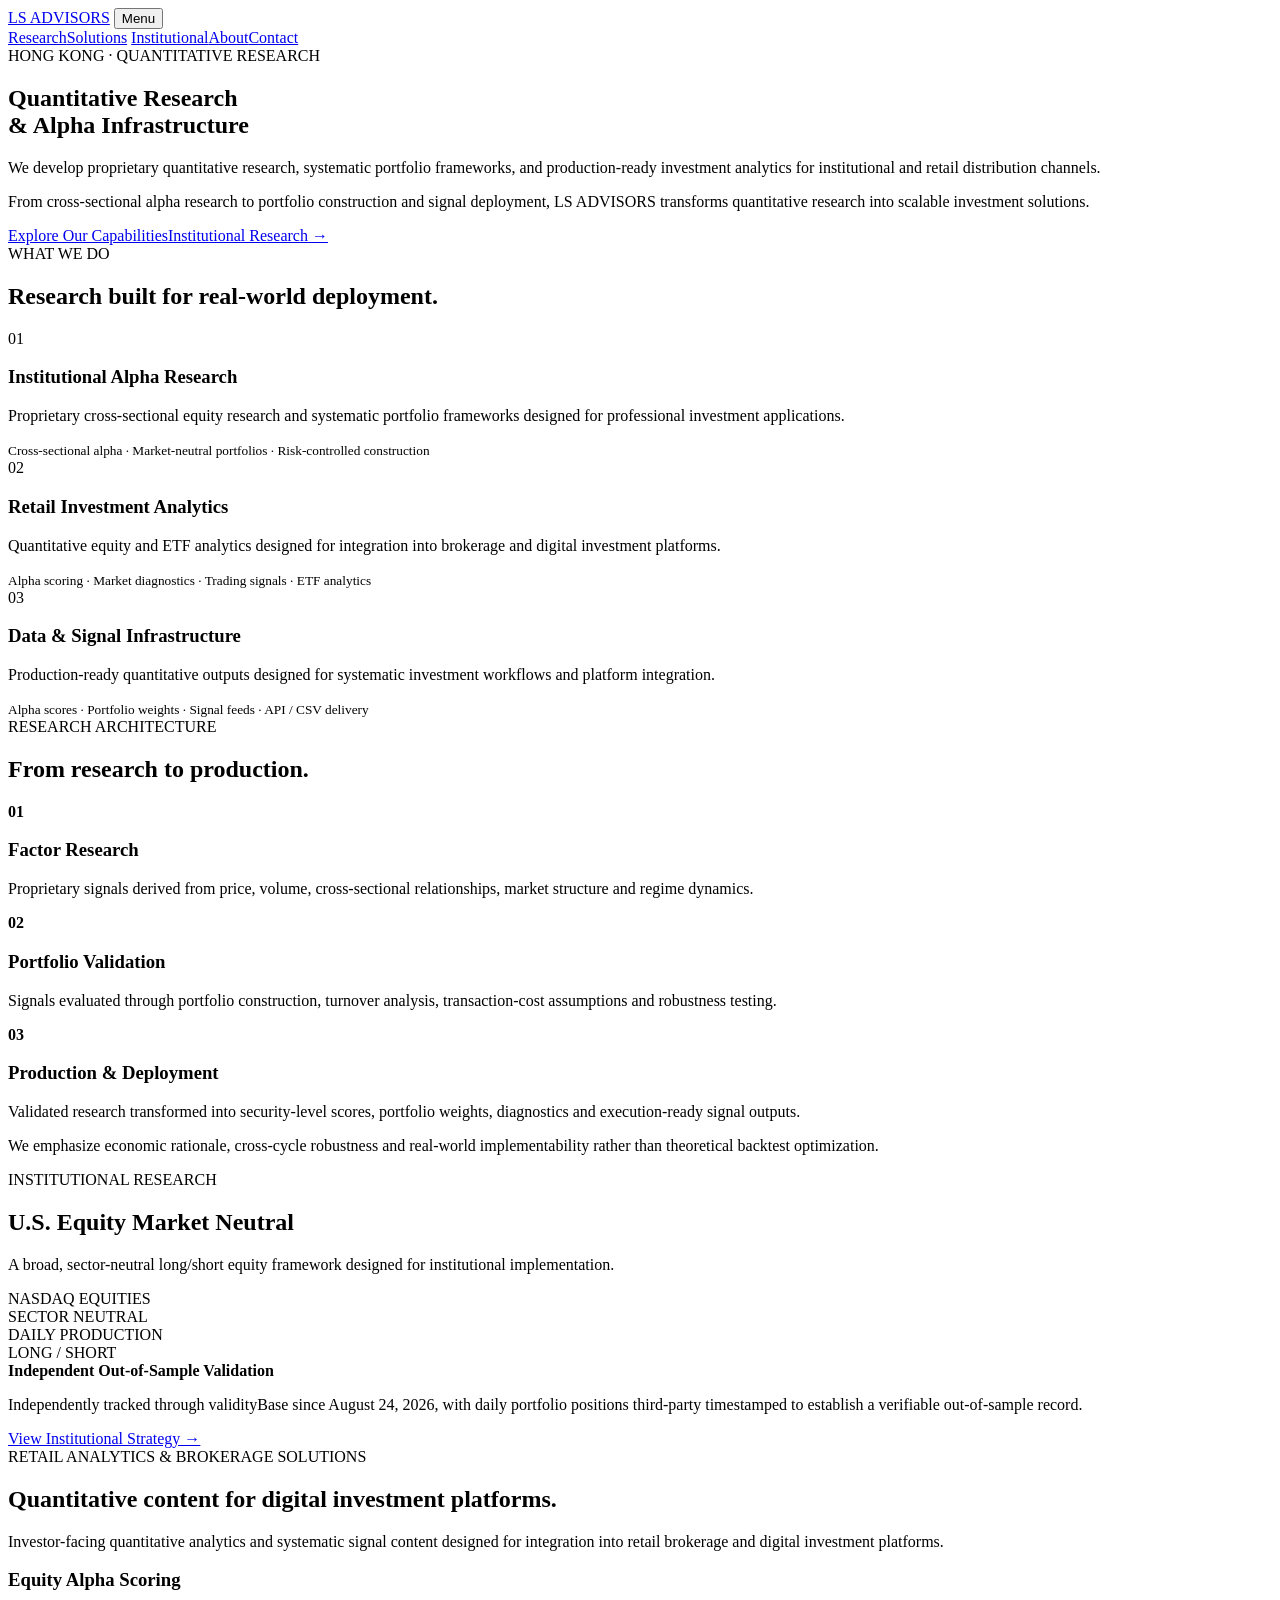
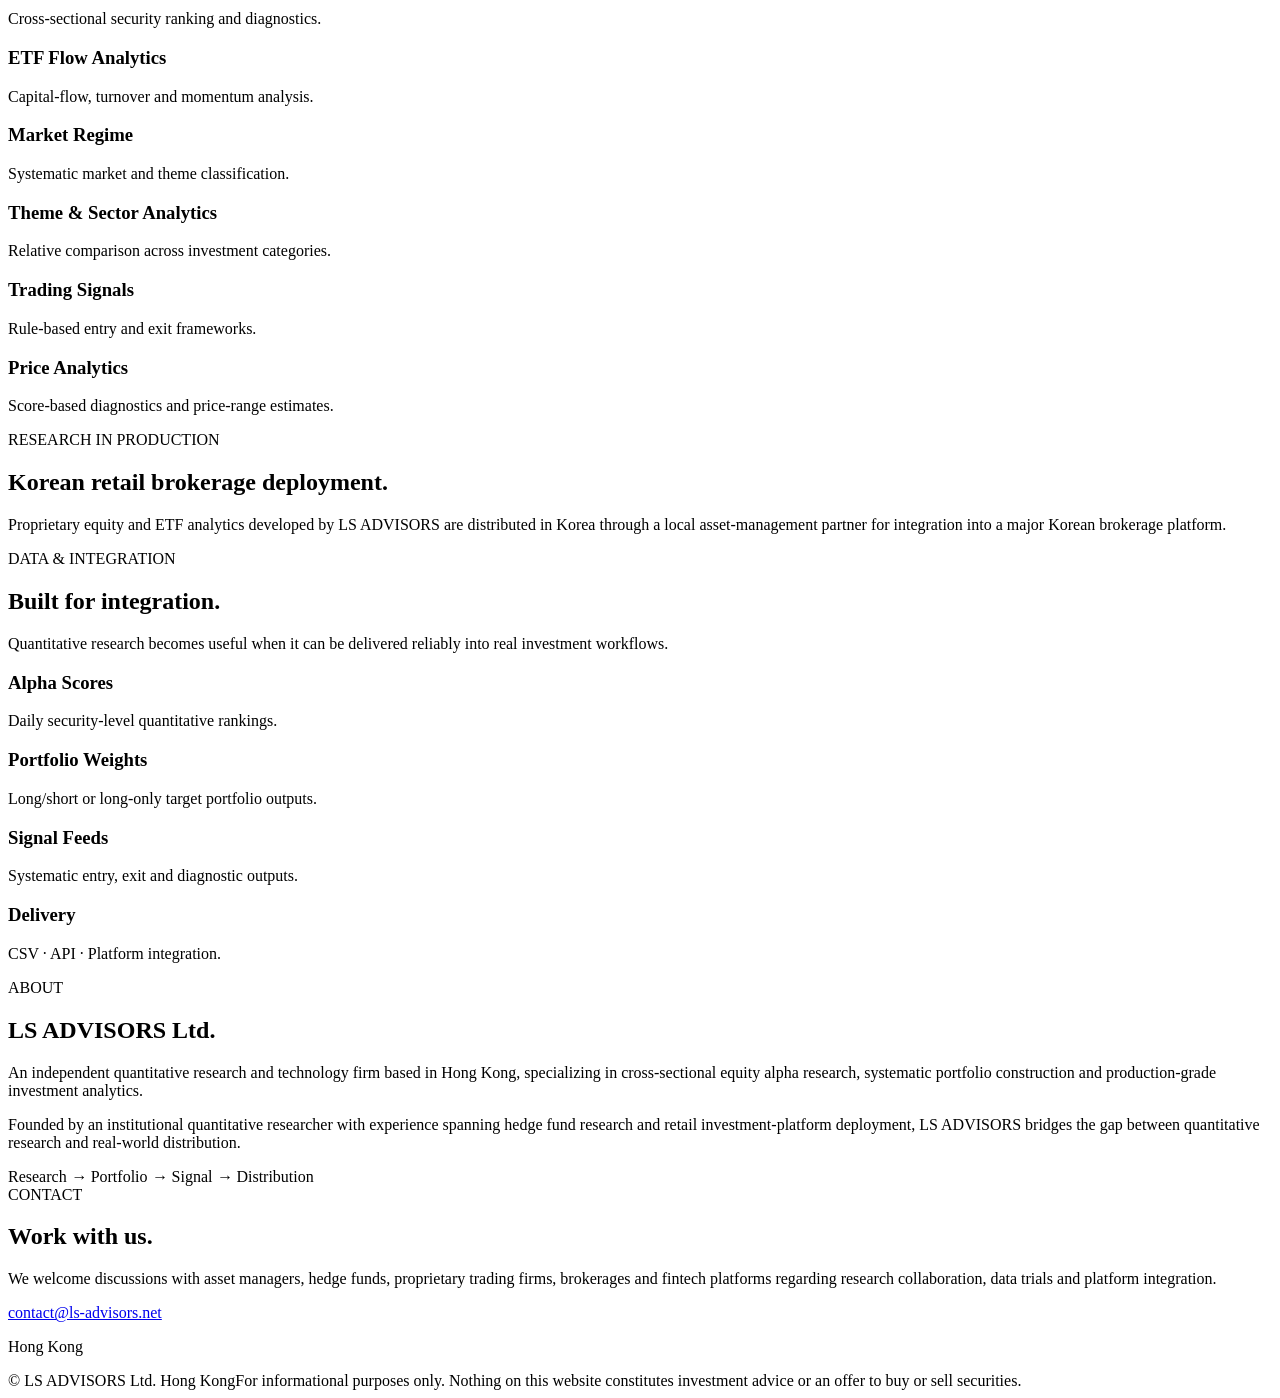
==== index.html @ 53be9aa7 "Add files via upload" ====
<!doctype html>
<html lang="en">
<head>
  <meta charset="utf-8">
  <meta name="viewport" content="width=device-width, initial-scale=1">
  <meta name="description" content="LS ADVISORS develops proprietary quantitative research, systematic portfolio frameworks, and production-ready investment analytics.">
  <title>LS ADVISORS | Quantitative Research & Alpha Infrastructure</title>
  <link rel="stylesheet" href="assets/css/style.css">
</head>
<body>
<header class="site-header">
  <a class="brand" href="index.html">LS ADVISORS</a>
  <button class="menu" aria-label="Toggle navigation">Menu</button>
  <nav>
    <a href="#research">Research</a><a href="#solutions">Solutions</a>
    <a href="institutional.html">Institutional</a><a href="#about">About</a><a href="#contact">Contact</a>
  </nav>
</header>

<main>
<section class="hero">
  <div class="eyebrow">HONG KONG · QUANTITATIVE RESEARCH</div>
  <h1>Quantitative Research<br>&amp; Alpha Infrastructure</h1>
  <p class="lead">We develop proprietary quantitative research, systematic portfolio frameworks, and production-ready investment analytics for institutional and retail distribution channels.</p>
  <p>From cross-sectional alpha research to portfolio construction and signal deployment, LS ADVISORS transforms quantitative research into scalable investment solutions.</p>
  <div class="actions"><a class="btn primary" href="#solutions">Explore Our Capabilities</a><a class="btn" href="institutional.html">Institutional Research →</a></div>
</section>

<section id="solutions" class="section">
  <div class="kicker">WHAT WE DO</div><h2>Research built for real-world deployment.</h2>
  <div class="cards three">
    <article><span>01</span><h3>Institutional Alpha Research</h3><p>Proprietary cross-sectional equity research and systematic portfolio frameworks designed for professional investment applications.</p><small>Cross-sectional alpha · Market-neutral portfolios · Risk-controlled construction</small></article>
    <article><span>02</span><h3>Retail Investment Analytics</h3><p>Quantitative equity and ETF analytics designed for integration into brokerage and digital investment platforms.</p><small>Alpha scoring · Market diagnostics · Trading signals · ETF analytics</small></article>
    <article><span>03</span><h3>Data &amp; Signal Infrastructure</h3><p>Production-ready quantitative outputs designed for systematic investment workflows and platform integration.</p><small>Alpha scores · Portfolio weights · Signal feeds · API / CSV delivery</small></article>
  </div>
</section>

<section id="research" class="section dark">
  <div class="kicker">RESEARCH ARCHITECTURE</div><h2>From research to production.</h2>
  <div class="process">
    <article><b>01</b><h3>Factor Research</h3><p>Proprietary signals derived from price, volume, cross-sectional relationships, market structure and regime dynamics.</p></article>
    <article><b>02</b><h3>Portfolio Validation</h3><p>Signals evaluated through portfolio construction, turnover analysis, transaction-cost assumptions and robustness testing.</p></article>
    <article><b>03</b><h3>Production &amp; Deployment</h3><p>Validated research transformed into security-level scores, portfolio weights, diagnostics and execution-ready signal outputs.</p></article>
  </div>
  <p class="statement">We emphasize economic rationale, cross-cycle robustness and real-world implementability rather than theoretical backtest optimization.</p>
</section>

<section class="section institutional">
  <div class="kicker">INSTITUTIONAL RESEARCH</div><h2>U.S. Equity Market Neutral</h2>
  <p class="lead">A broad, sector-neutral long/short equity framework designed for institutional implementation.</p>
  <div class="specs"><div>NASDAQ EQUITIES</div><div>SECTOR NEUTRAL</div><div>DAILY PRODUCTION</div><div>LONG / SHORT</div></div>
  <div class="validation"><strong>Independent Out-of-Sample Validation</strong><p>Independently tracked through validityBase since August 24, 2026, with daily portfolio positions third-party timestamped to establish a verifiable out-of-sample record.</p></div>
  <a class="text-link" href="institutional.html">View Institutional Strategy →</a>
</section>

<section class="section" id="retail">
  <div class="kicker">RETAIL ANALYTICS &amp; BROKERAGE SOLUTIONS</div><h2>Quantitative content for digital investment platforms.</h2>
  <p class="lead">Investor-facing quantitative analytics and systematic signal content designed for integration into retail brokerage and digital investment platforms.</p>
  <div class="cards grid6">
    <article><h3>Equity Alpha Scoring</h3><p>Cross-sectional security ranking and diagnostics.</p></article>
    <article><h3>ETF Flow Analytics</h3><p>Capital-flow, turnover and momentum analysis.</p></article>
    <article><h3>Market Regime</h3><p>Systematic market and theme classification.</p></article>
    <article><h3>Theme &amp; Sector Analytics</h3><p>Relative comparison across investment categories.</p></article>
    <article><h3>Trading Signals</h3><p>Rule-based entry and exit frameworks.</p></article>
    <article><h3>Price Analytics</h3><p>Score-based diagnostics and price-range estimates.</p></article>
  </div>
</section>

<section class="section deployment">
  <div class="kicker">RESEARCH IN PRODUCTION</div><h2>Korean retail brokerage deployment.</h2>
  <p>Proprietary equity and ETF analytics developed by LS ADVISORS are distributed in Korea through a local asset-management partner for integration into a major Korean brokerage platform.</p>
</section>

<section class="section dark">
  <div class="kicker">DATA &amp; INTEGRATION</div><h2>Built for integration.</h2>
  <p class="lead">Quantitative research becomes useful when it can be delivered reliably into real investment workflows.</p>
  <div class="cards four"><article><h3>Alpha Scores</h3><p>Daily security-level quantitative rankings.</p></article><article><h3>Portfolio Weights</h3><p>Long/short or long-only target portfolio outputs.</p></article><article><h3>Signal Feeds</h3><p>Systematic entry, exit and diagnostic outputs.</p></article><article><h3>Delivery</h3><p>CSV · API · Platform integration.</p></article></div>
</section>

<section id="about" class="section">
  <div class="kicker">ABOUT</div><h2>LS ADVISORS Ltd.</h2>
  <p class="lead">An independent quantitative research and technology firm based in Hong Kong, specializing in cross-sectional equity alpha research, systematic portfolio construction and production-grade investment analytics.</p>
  <p>Founded by an institutional quantitative researcher with experience spanning hedge fund research and retail investment-platform deployment, LS ADVISORS bridges the gap between quantitative research and real-world distribution.</p>
  <div class="formula">Research <i>→</i> Portfolio <i>→</i> Signal <i>→</i> Distribution</div>
</section>

<section id="contact" class="section contact">
  <div class="kicker">CONTACT</div><h2>Work with us.</h2>
  <p>We welcome discussions with asset managers, hedge funds, proprietary trading firms, brokerages and fintech platforms regarding research collaboration, data trials and platform integration.</p>
  <a class="btn primary" href="mailto:contact@ls-advisors.net">contact@ls-advisors.net</a>
  <p class="muted">Hong Kong</p>
</section>
</main>

<footer>© <span id="year"></span> LS ADVISORS Ltd. <span>Hong Kong</span><span>For informational purposes only. Nothing on this website constitutes investment advice or an offer to buy or sell securities.</span></footer>
<script src="assets/js/main.js"></script>
</body></html>
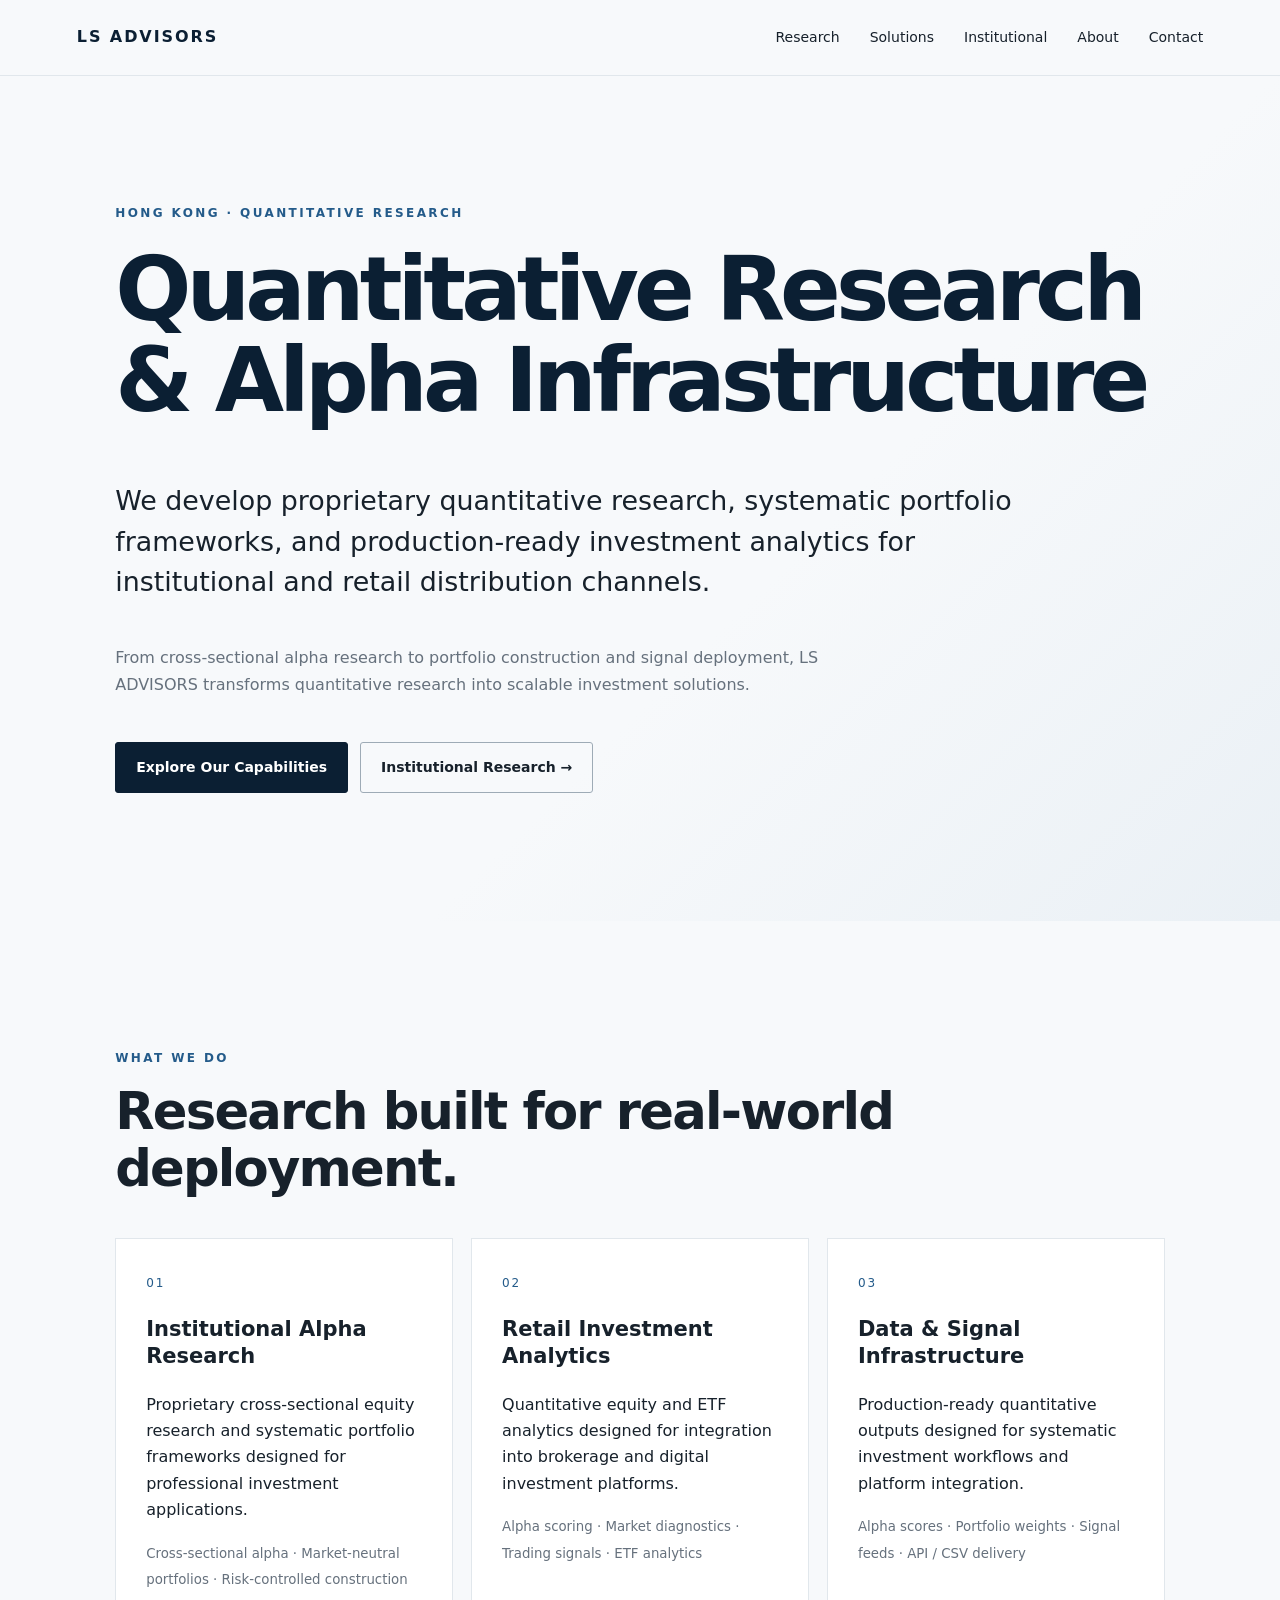
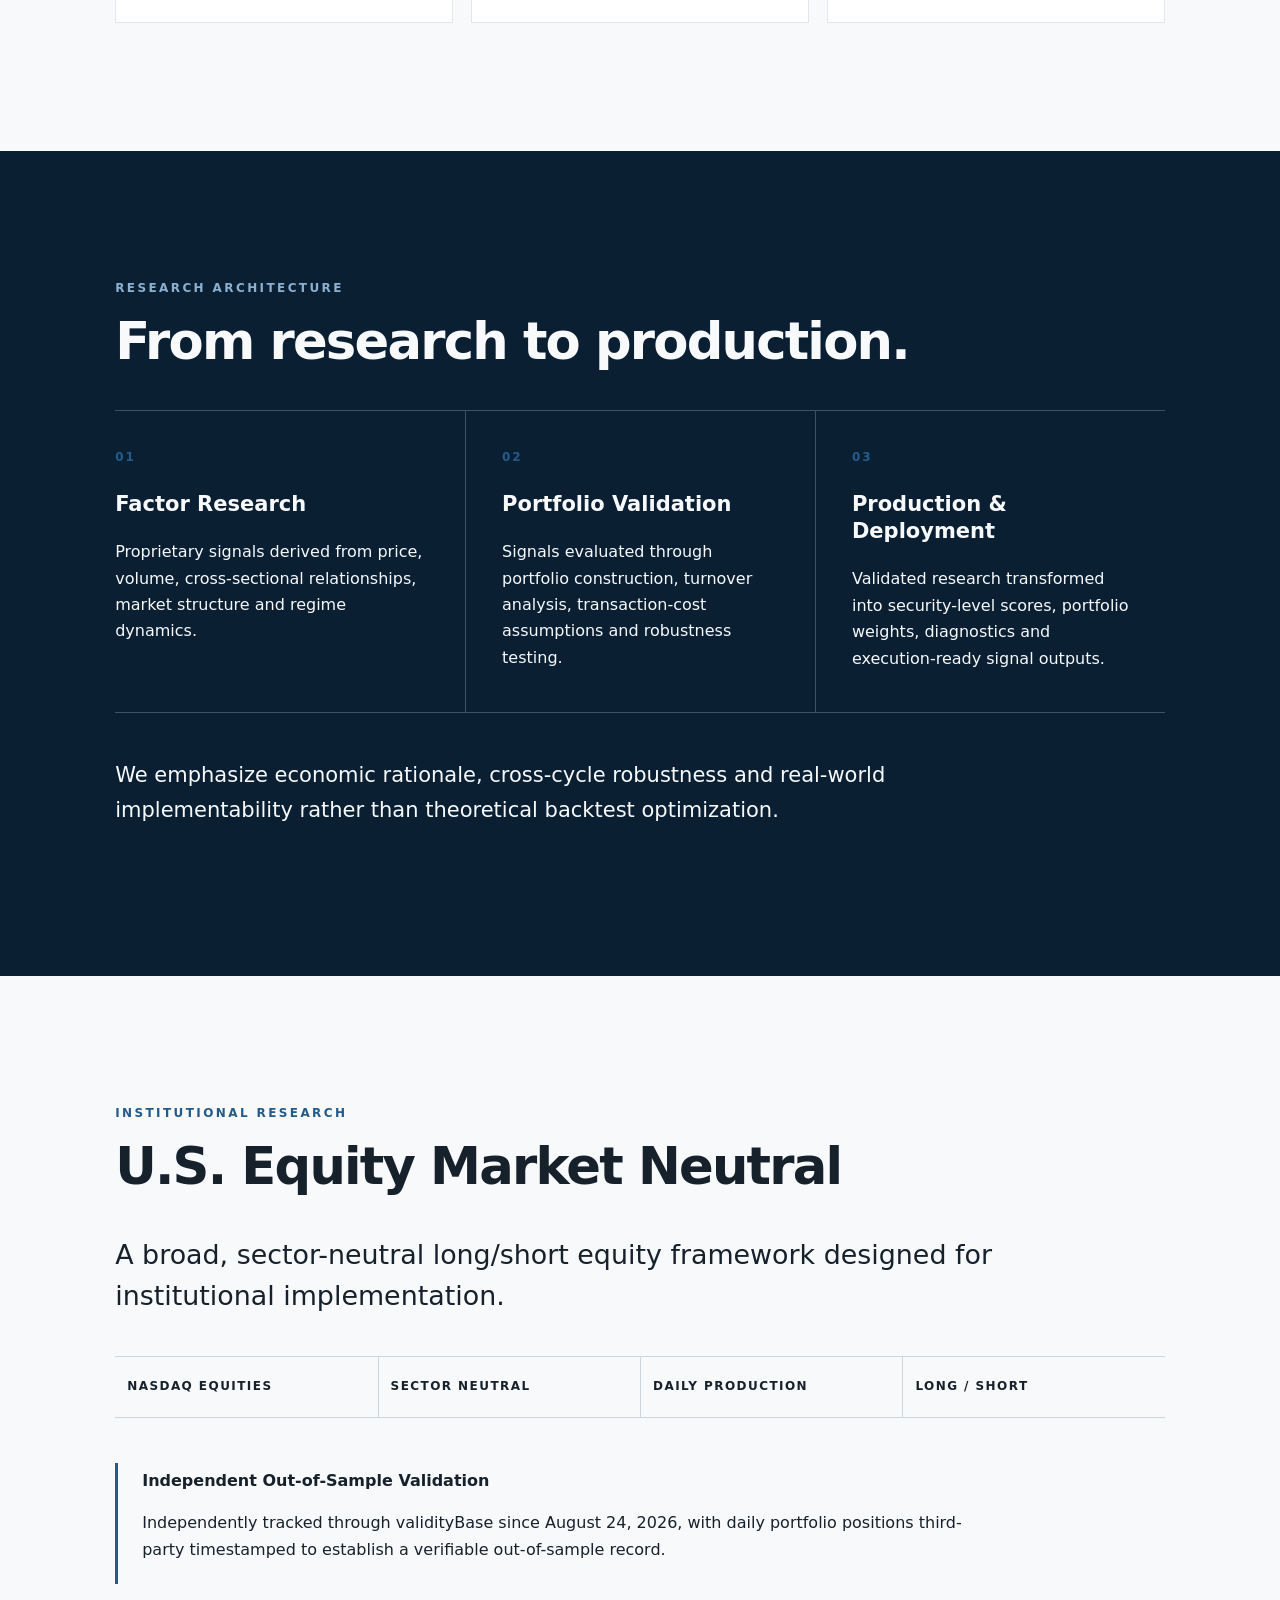
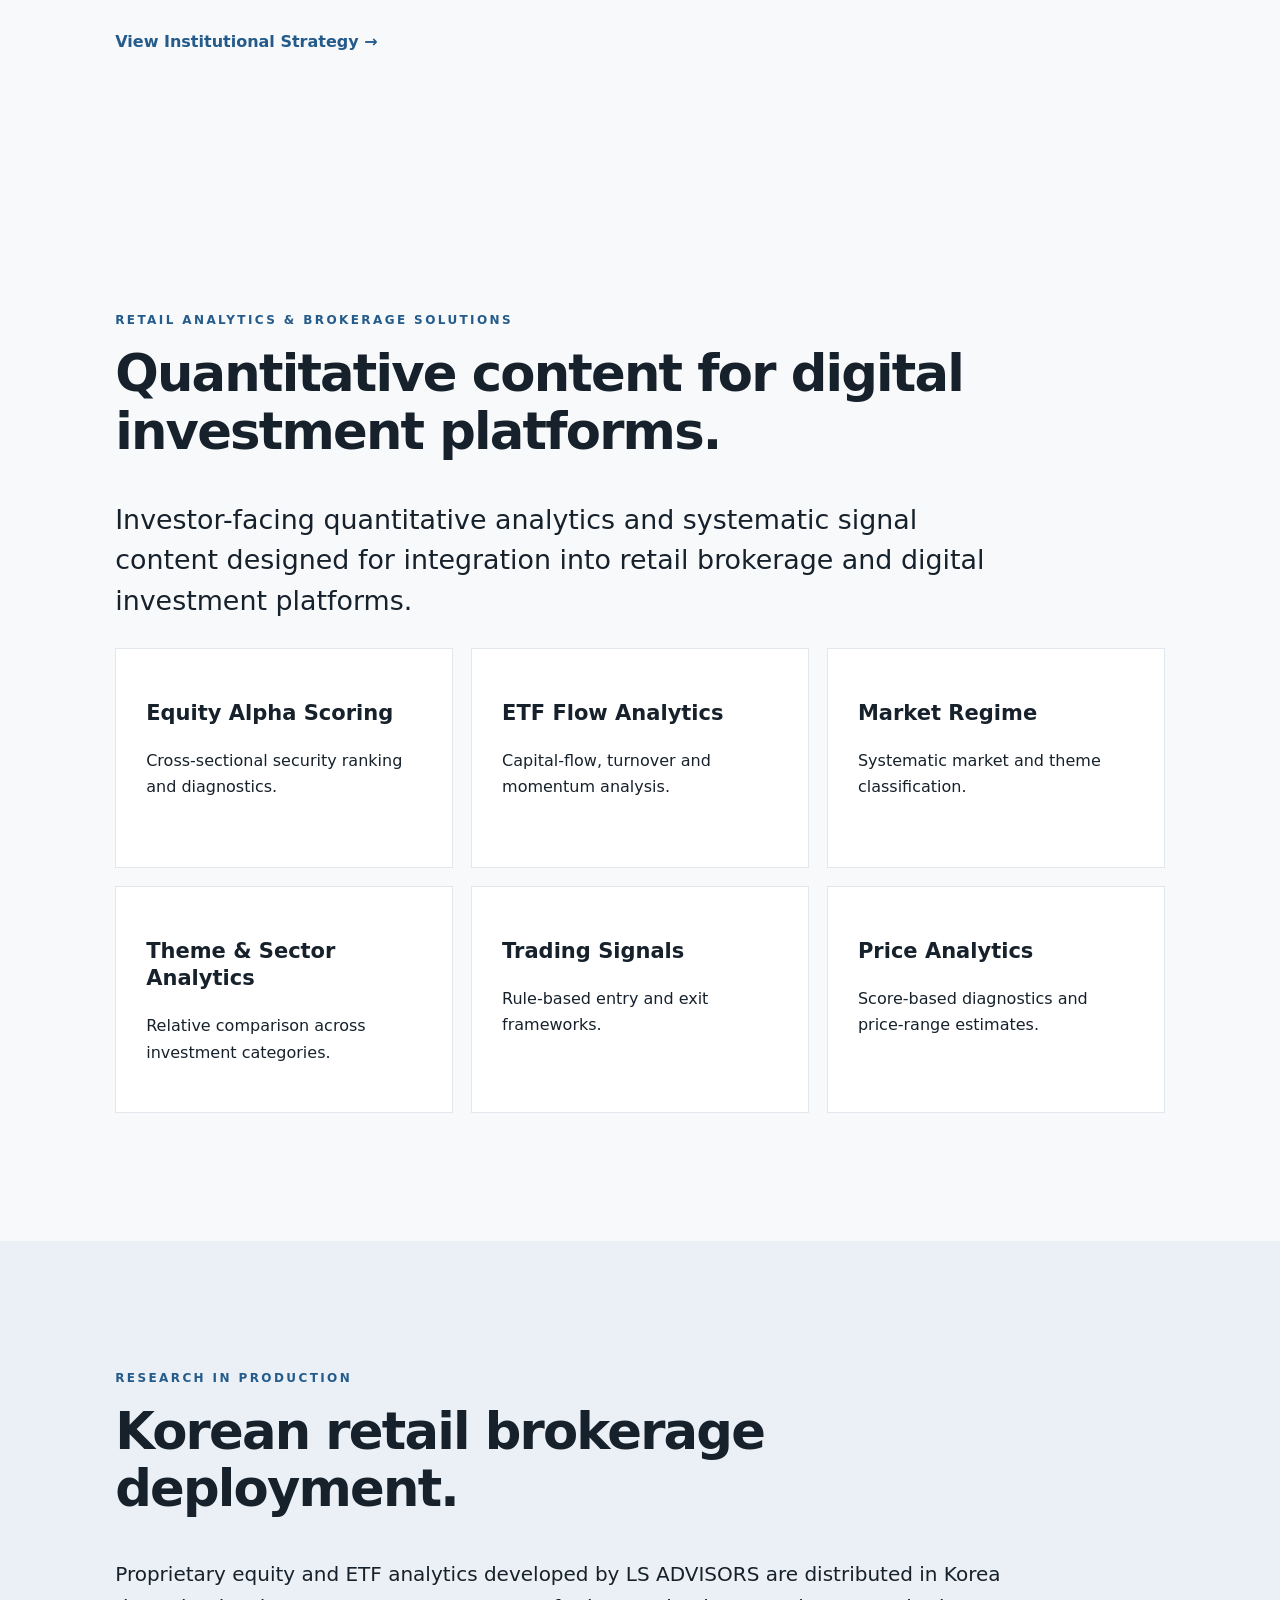
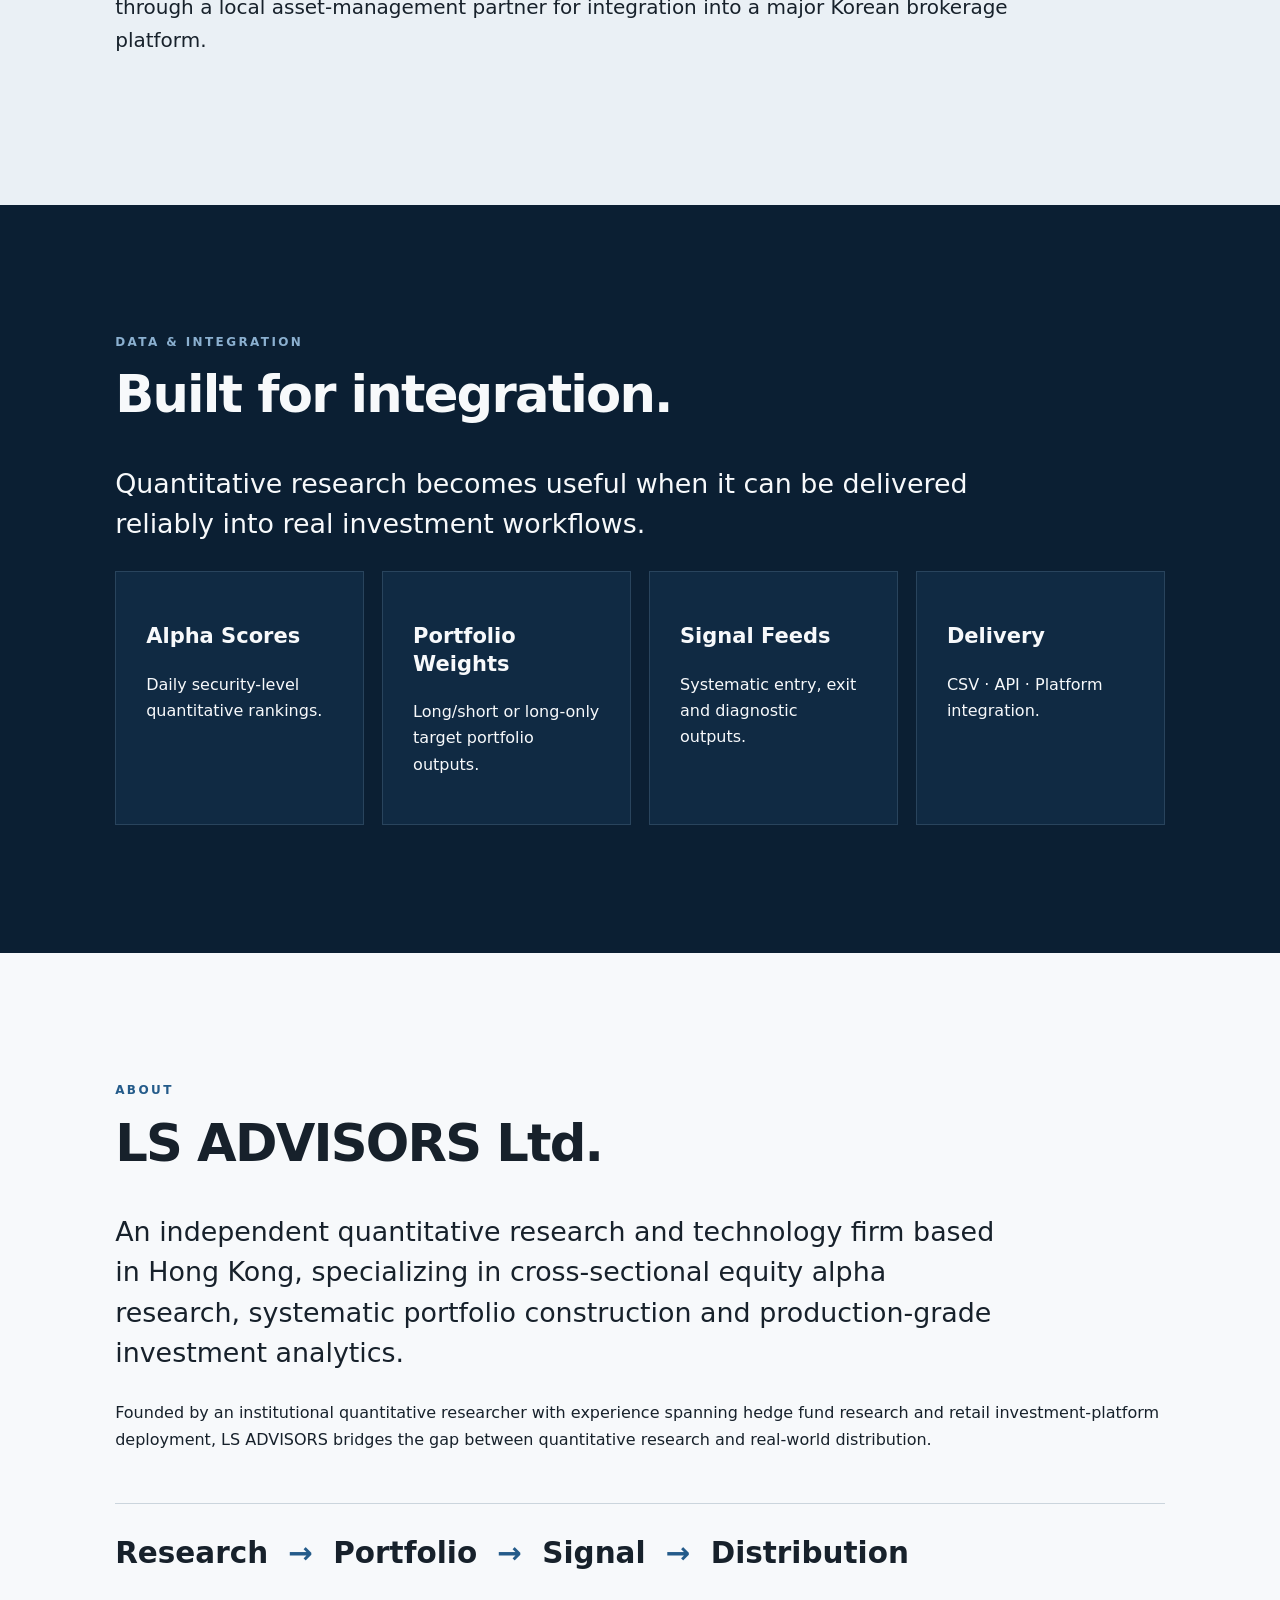
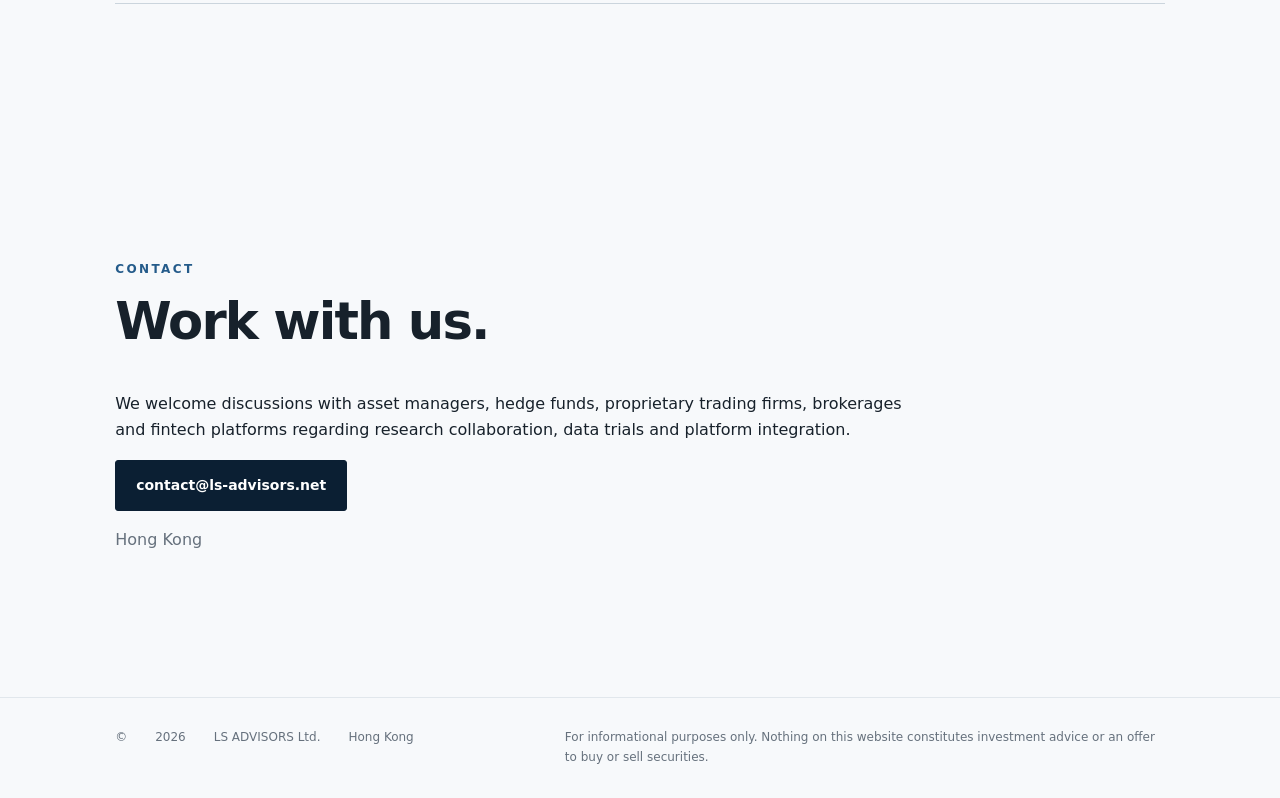
==== commit 8f14c6d5: "Update stylesheet and script paths in index.html" ====
--- a/index.html
+++ b/index.html
@@ -5,7 +5,7 @@
   <meta name="viewport" content="width=device-width, initial-scale=1">
   <meta name="description" content="LS ADVISORS develops proprietary quantitative research, systematic portfolio frameworks, and production-ready investment analytics.">
   <title>LS ADVISORS | Quantitative Research & Alpha Infrastructure</title>
-  <link rel="stylesheet" href="assets/css/style.css">
+  <link rel="stylesheet" href="style.css">
 </head>
 <body>
 <header class="site-header">
@@ -93,5 +93,5 @@
 </main>
 
 <footer>© <span id="year"></span> LS ADVISORS Ltd. <span>Hong Kong</span><span>For informational purposes only. Nothing on this website constitutes investment advice or an offer to buy or sell securities.</span></footer>
-<script src="assets/js/main.js"></script>
-</body></html>+<script src="main.js"></script>
+</body></html>
--- a/style.css
+++ b/style.css
@@ -0,0 +1,2 @@
+*{box-sizing:border-box}html{scroll-behavior:smooth}body{margin:0;font-family:Inter,ui-sans-serif,system-ui,-apple-system,BlinkMacSystemFont,"Segoe UI",sans-serif;color:#17212b;background:#f7f9fb;line-height:1.65}a{color:inherit;text-decoration:none}.site-header{height:76px;padding:0 clamp(24px,6vw,90px);display:flex;align-items:center;justify-content:space-between;background:rgba(247,249,251,.94);border-bottom:1px solid #e1e7ec;position:sticky;top:0;z-index:20;backdrop-filter:blur(12px)}.brand{font-weight:800;letter-spacing:.12em;color:#0b1f33}.site-header nav{display:flex;gap:30px;font-size:14px}.site-header nav a:hover{color:#245b8a}.menu{display:none;background:none;border:0;font:inherit}.hero,.section{padding:clamp(72px,10vw,140px) clamp(24px,9vw,150px)}.hero{min-height:76vh;display:flex;flex-direction:column;justify-content:center;background:linear-gradient(135deg,#f7f9fb 60%,#eaf0f5)}.hero h1{font-size:clamp(48px,7vw,92px);line-height:1.02;letter-spacing:-.055em;max-width:1050px;margin:20px 0 28px;color:#0b1f33}.eyebrow,.kicker{font-size:12px;font-weight:800;letter-spacing:.2em;color:#245b8a}.lead{font-size:clamp(20px,2.1vw,28px);line-height:1.5;max-width:900px}.hero>p:not(.lead){max-width:760px;color:#66717d}.actions{display:flex;gap:12px;margin-top:28px}.btn{display:inline-block;padding:13px 20px;border:1px solid #9eabb6;border-radius:3px;font-weight:700;font-size:14px}.btn.primary{background:#0b1f33;color:white;border-color:#0b1f33}.section h2{font-size:clamp(34px,4vw,58px);line-height:1.12;letter-spacing:-.035em;margin:14px 0 40px;max-width:900px}.cards{display:grid;gap:18px}.cards.three{grid-template-columns:repeat(3,1fr)}.cards.four{grid-template-columns:repeat(4,1fr)}.cards.grid6{grid-template-columns:repeat(3,1fr)}.cards article{padding:30px;border:1px solid #e1e7ec;background:#fff;min-height:220px}.cards article span,.process b{font-size:12px;letter-spacing:.16em;color:#245b8a}.cards h3,.process h3{font-size:21px;line-height:1.3}.cards small{color:#66717d}.dark{background:#0b1f33;color:#f7f9fb}.dark .kicker{color:#8bb0d0}.dark .cards article{background:#102a43;border-color:#29445d}.process{display:grid;grid-template-columns:repeat(3,1fr);gap:0;border-top:1px solid #3d5266}.process article{padding:32px 36px 24px 0;border-bottom:1px solid #3d5266}.process article+article{padding-left:36px;border-left:1px solid #3d5266}.statement{max-width:900px;font-size:21px;margin-top:45px}.specs{display:grid;grid-template-columns:repeat(4,1fr);margin:40px 0;border-top:1px solid #cbd5dd;border-bottom:1px solid #cbd5dd}.specs div{padding:20px 12px;font-size:12px;font-weight:800;letter-spacing:.12em}.specs div+div{border-left:1px solid #cbd5dd}.validation{border-left:3px solid #245b8a;padding:5px 0 5px 24px;max-width:850px;margin:45px 0}.text-link{font-weight:800;color:#245b8a}.deployment{background:#eaf0f5}.deployment p{max-width:900px;font-size:20px}.formula{margin-top:50px;padding:25px 0;border-top:1px solid #cbd5dd;border-bottom:1px solid #cbd5dd;font-weight:800;font-size:clamp(18px,2.3vw,30px);word-spacing:10px}.formula i{font-style:normal;color:#245b8a}.contact p{max-width:800px}.muted{color:#66717d}.two-col{display:grid;grid-template-columns:1fr 1fr;gap:70px;font-size:19px}.institutional-hero{min-height:65vh}.validation-large{background:#eaf0f5}footer{padding:30px clamp(24px,9vw,150px);border-top:1px solid #e1e7ec;display:flex;gap:28px;flex-wrap:wrap;color:#66717d;font-size:12px}footer span:last-child{margin-left:auto;max-width:600px}
+@media(max-width:800px){.site-header nav{display:none;position:absolute;top:76px;left:0;right:0;padding:24px;background:#f7f9fb;border-bottom:1px solid #e1e7ec;flex-direction:column}.site-header nav.open{display:flex}.menu{display:block}.cards.three,.cards.four,.cards.grid6,.process,.specs,.two-col{grid-template-columns:1fr}.process article+article{padding-left:0;border-left:0}.specs div+div{border-left:0;border-top:1px solid #cbd5dd}.hero{min-height:auto}.actions{flex-direction:column;align-items:flex-start}footer span:last-child{margin-left:0}}
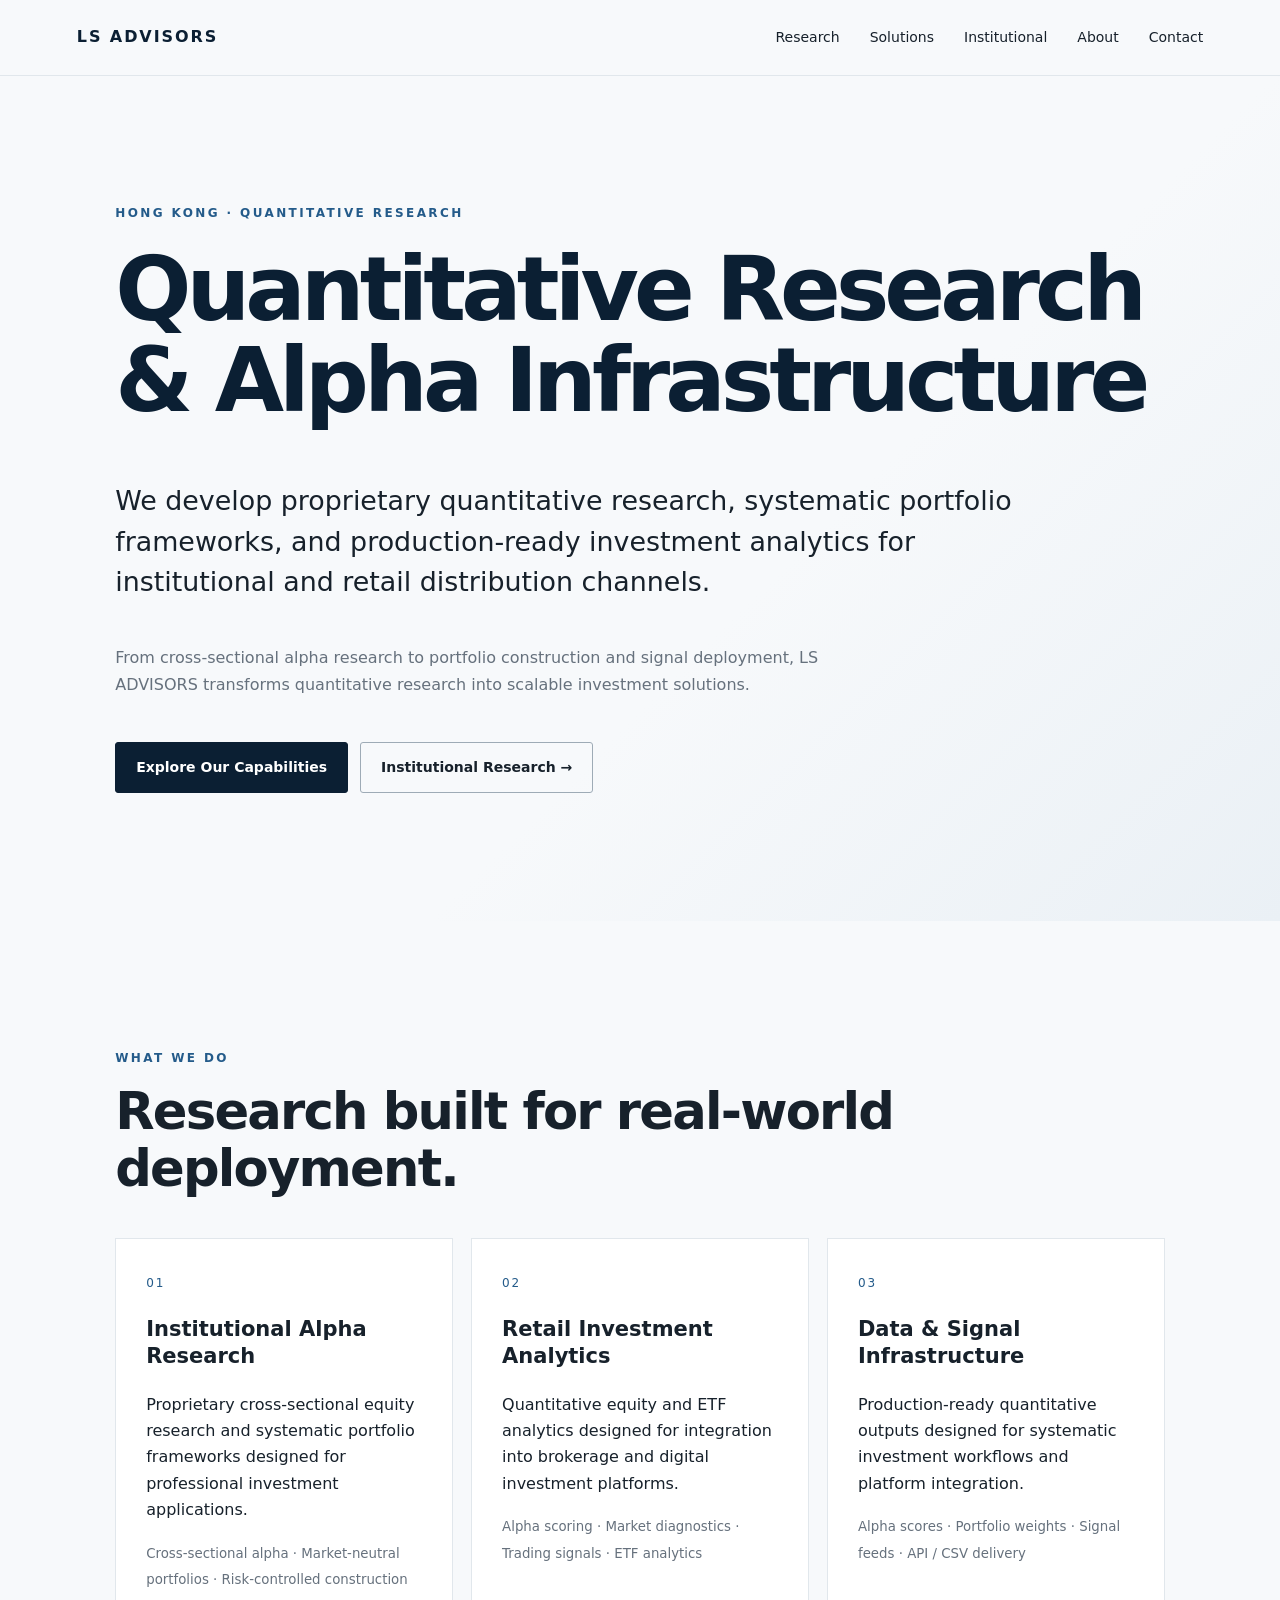
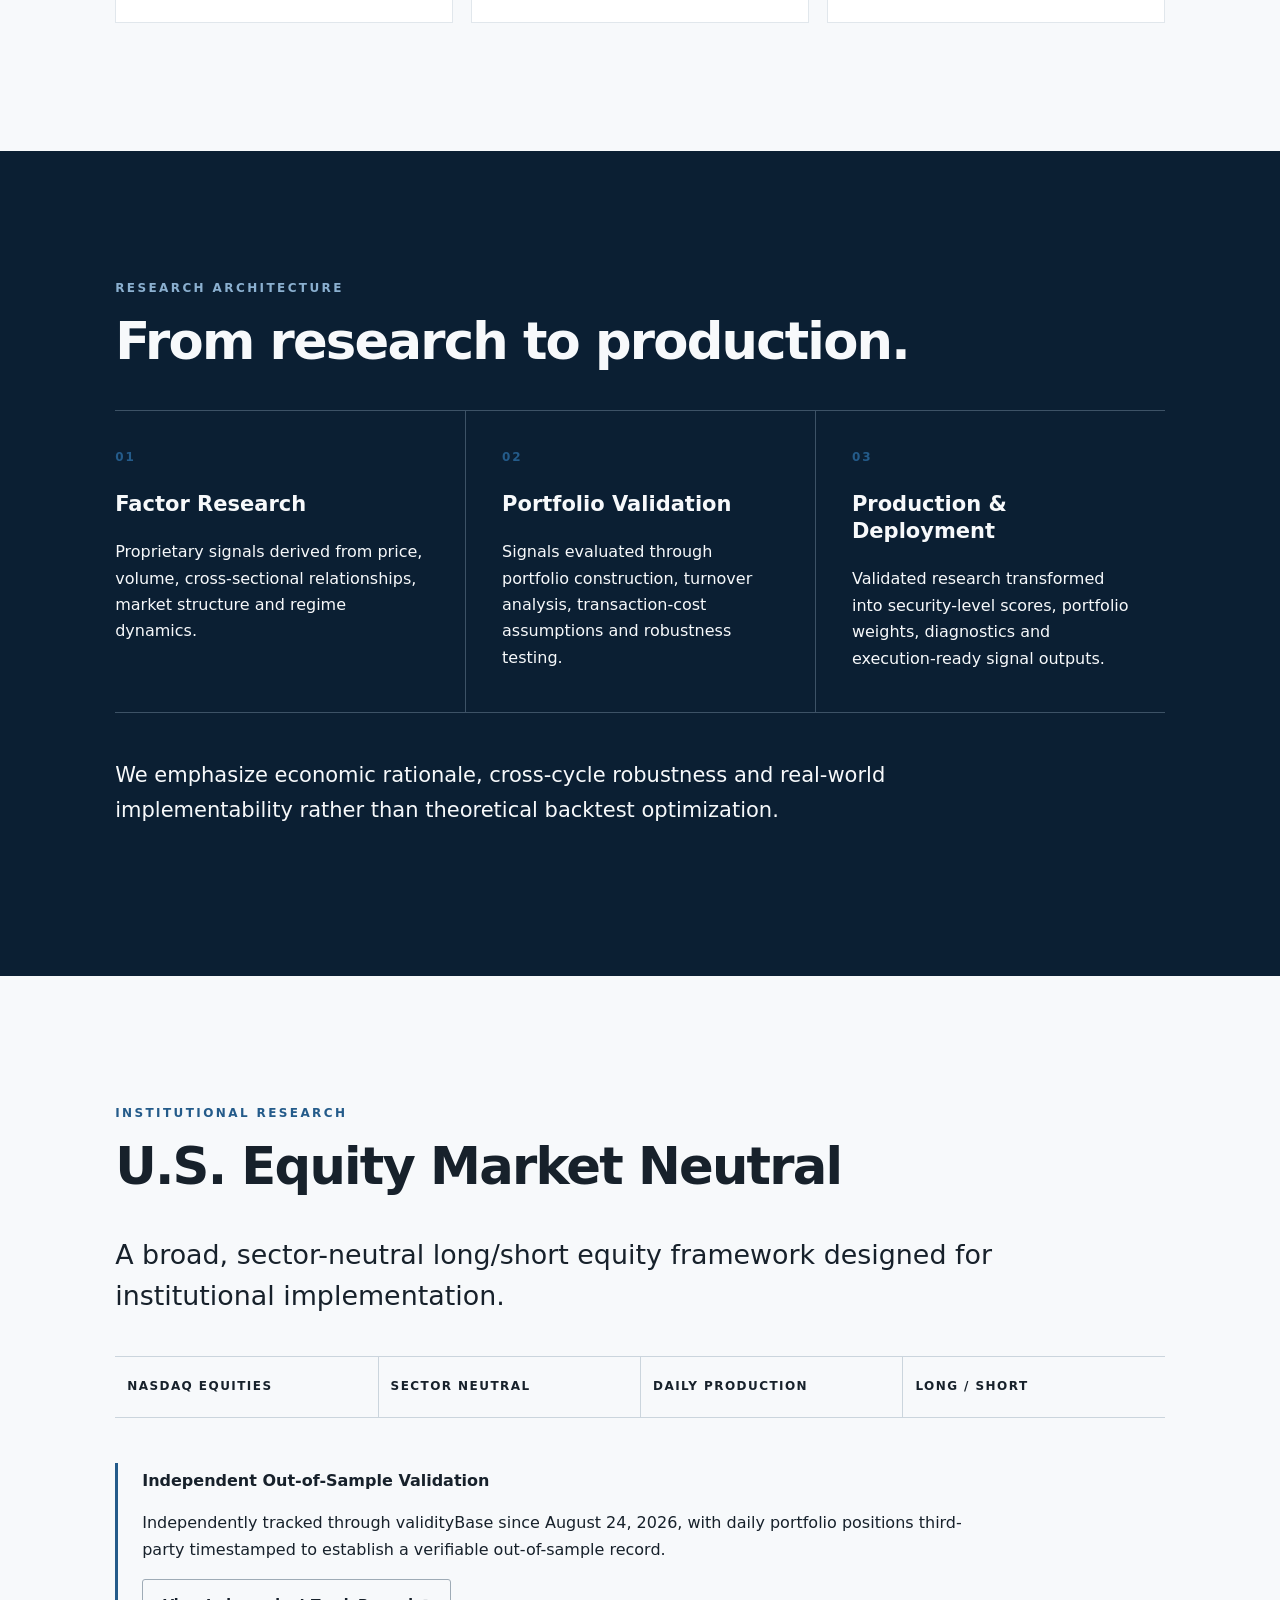
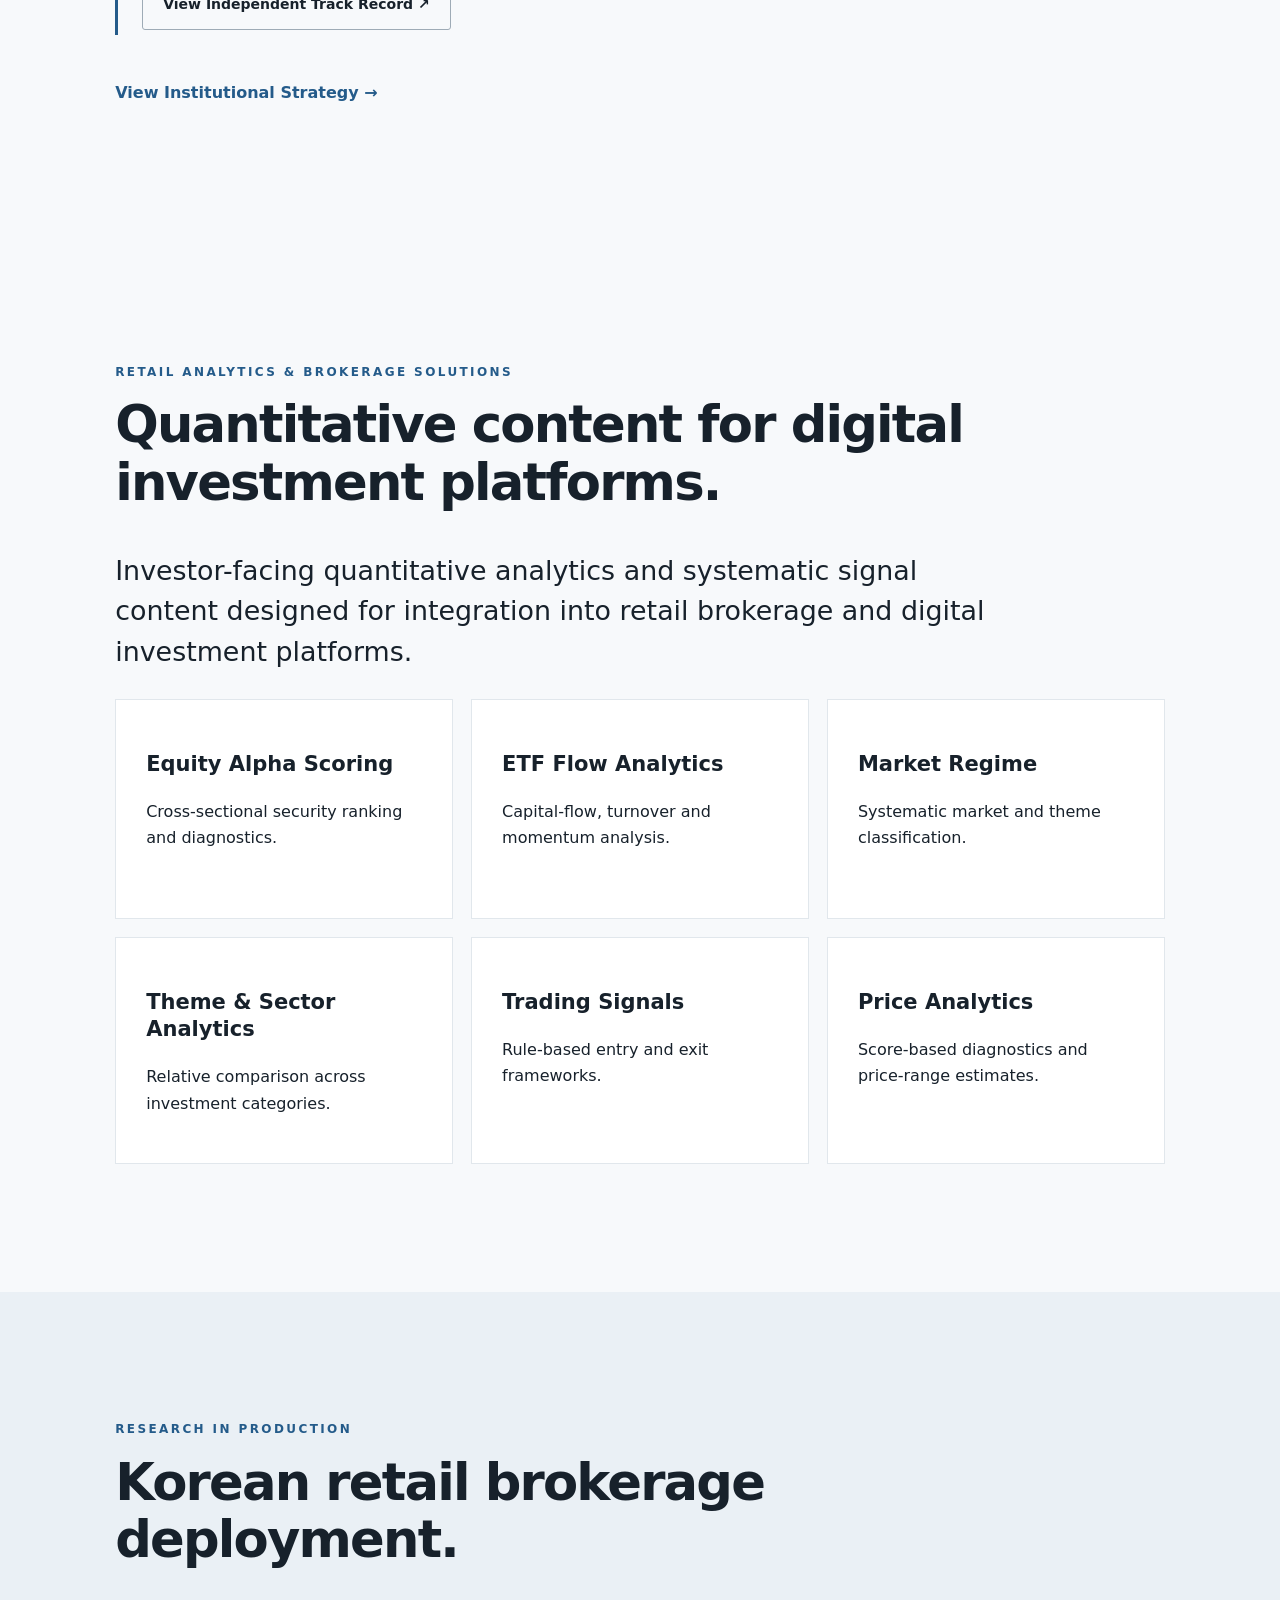
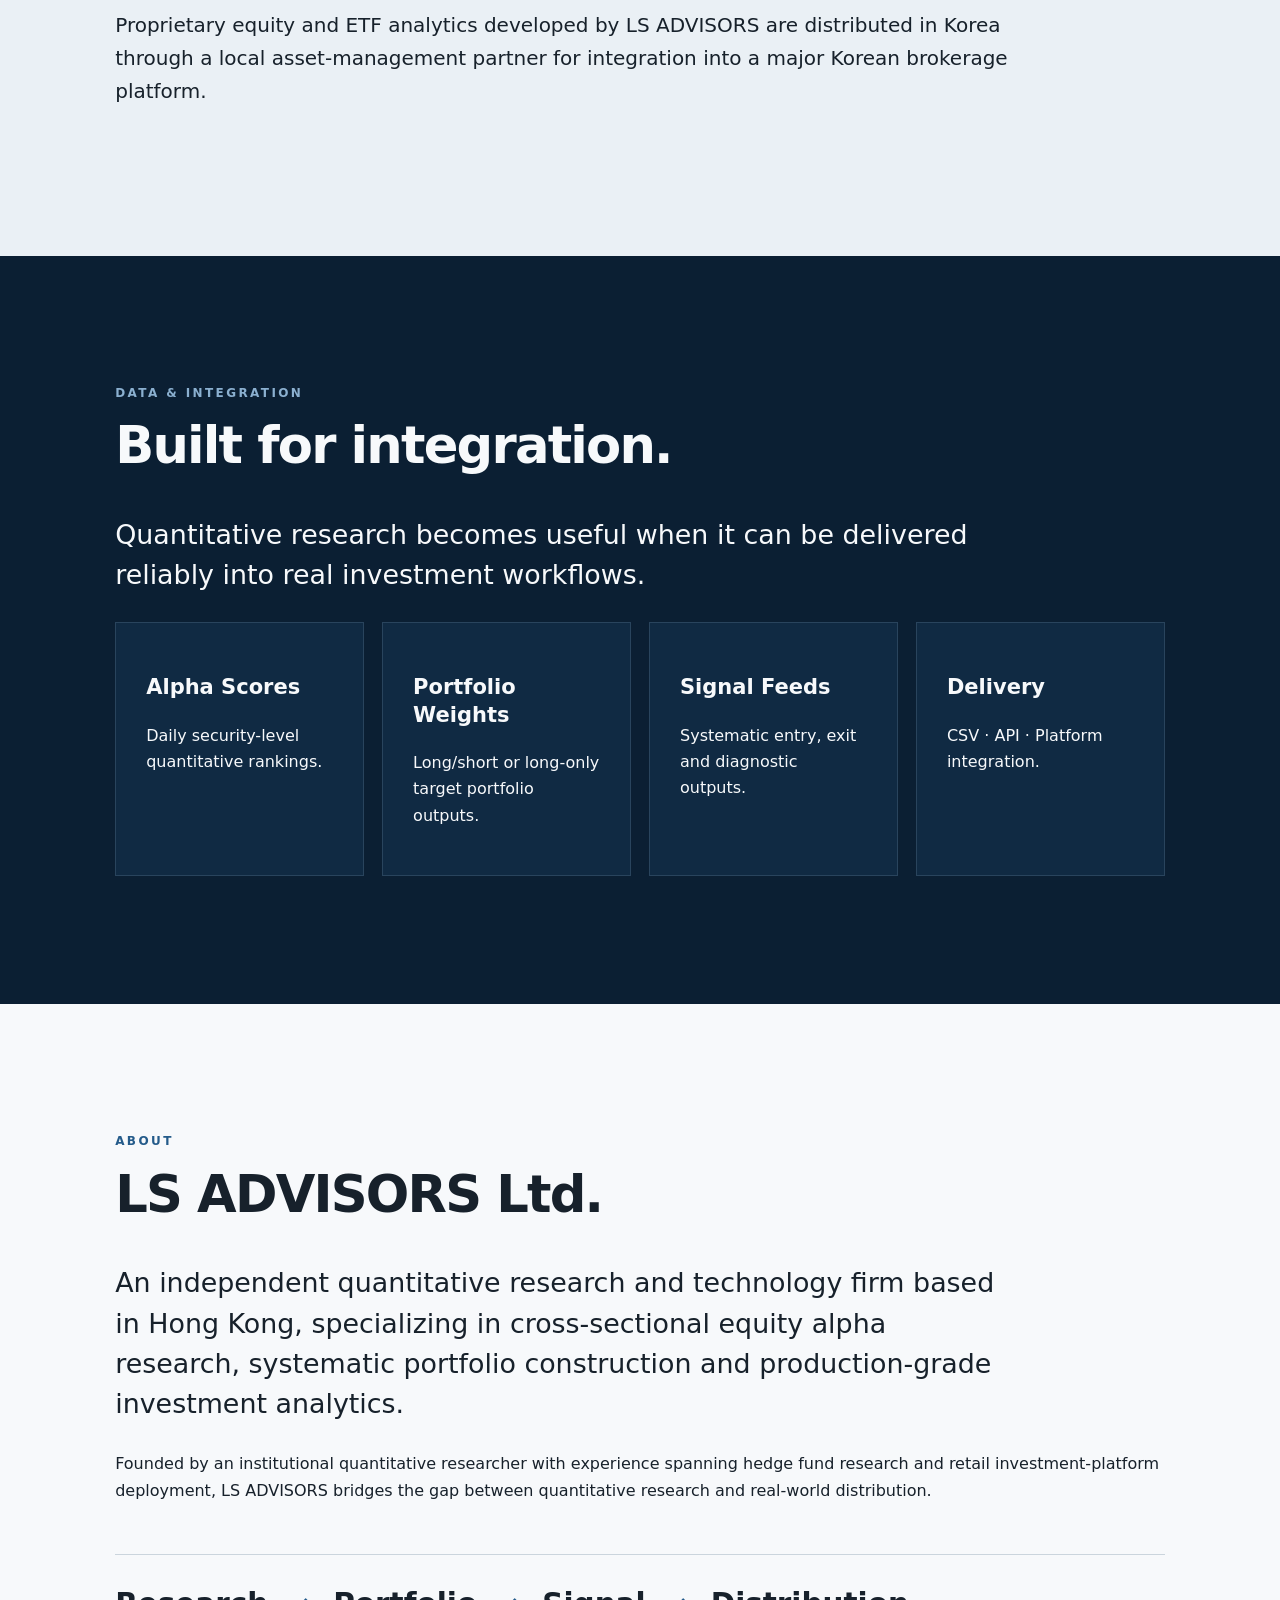
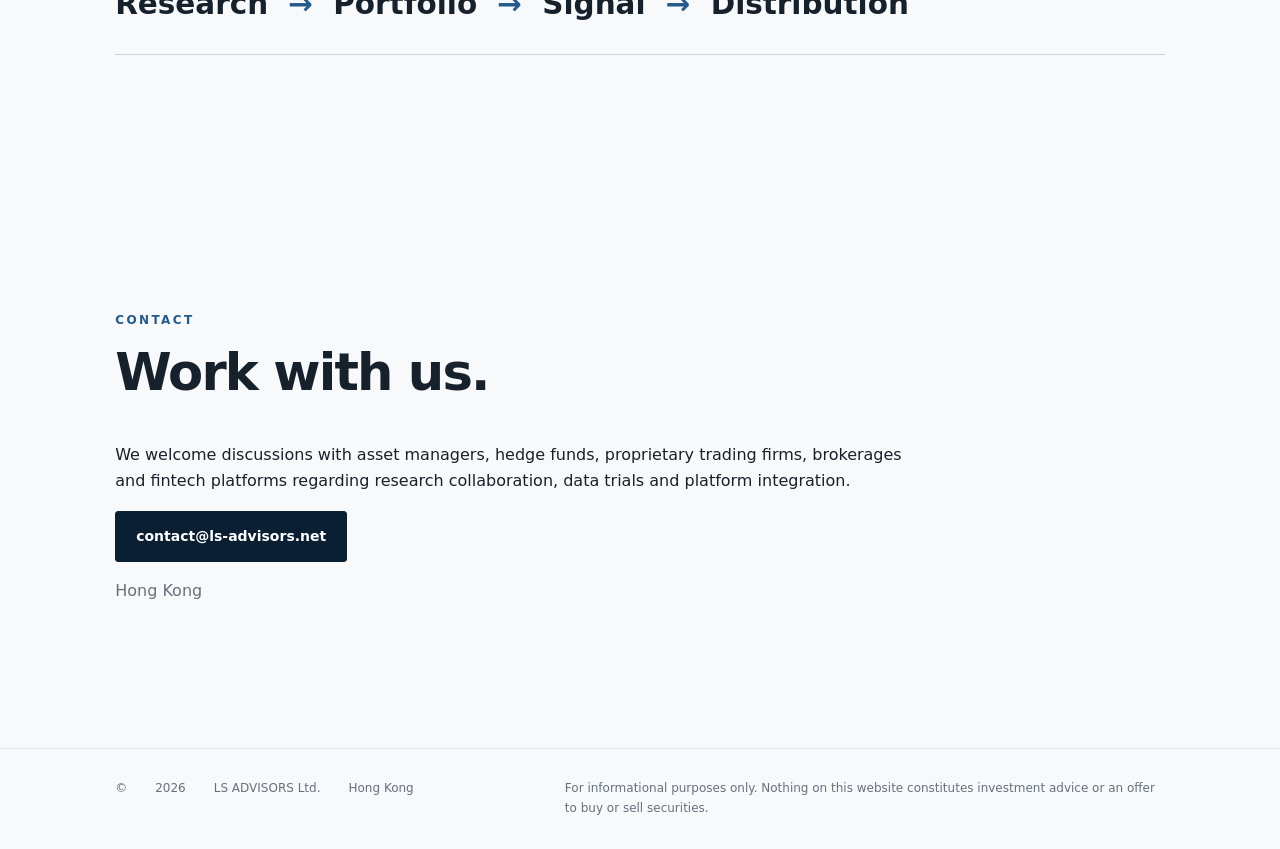
==== commit 6bb8566d: "add validitybase link" ====
--- a/index.html
+++ b/index.html
@@ -49,7 +49,11 @@
   <div class="kicker">INSTITUTIONAL RESEARCH</div><h2>U.S. Equity Market Neutral</h2>
   <p class="lead">A broad, sector-neutral long/short equity framework designed for institutional implementation.</p>
   <div class="specs"><div>NASDAQ EQUITIES</div><div>SECTOR NEUTRAL</div><div>DAILY PRODUCTION</div><div>LONG / SHORT</div></div>
-  <div class="validation"><strong>Independent Out-of-Sample Validation</strong><p>Independently tracked through validityBase since August 24, 2026, with daily portfolio positions third-party timestamped to establish a verifiable out-of-sample record.</p></div>
+  <div class="validation">
+    <strong>Independent Out-of-Sample Validation</strong>
+    <p>Independently tracked through validityBase since August 24, 2026, with daily portfolio positions third-party timestamped to establish a verifiable out-of-sample record.</p>
+    <a class="btn" href="https://portfolios.vbase.com/?sym=LSA-NASDAQ-LS" target="_blank" rel="noopener noreferrer">View Independent Track Record ↗</a>
+  </div>
   <a class="text-link" href="institutional.html">View Institutional Strategy →</a>
 </section>
 
@@ -94,4 +98,4 @@
 
 <footer>© <span id="year"></span> LS ADVISORS Ltd. <span>Hong Kong</span><span>For informational purposes only. Nothing on this website constitutes investment advice or an offer to buy or sell securities.</span></footer>
 <script src="main.js"></script>
-</body></html>
+</body></html>
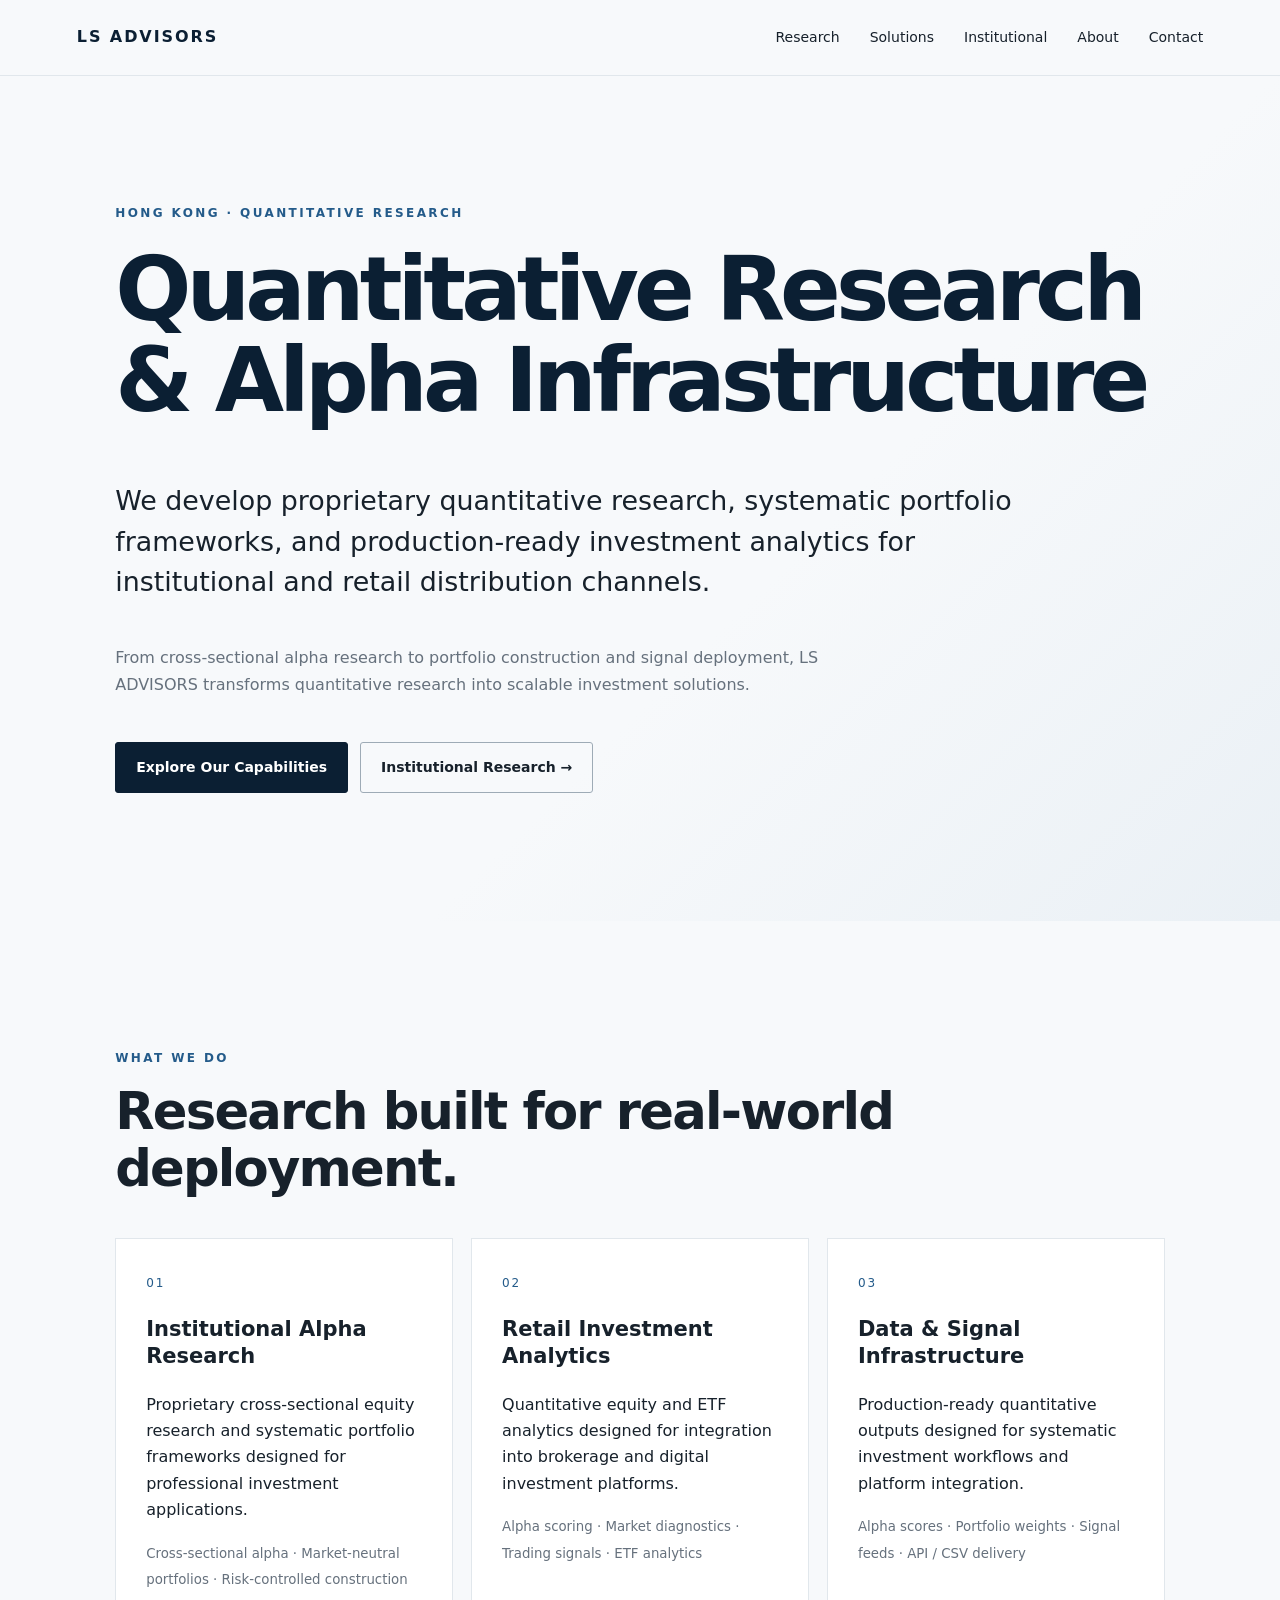
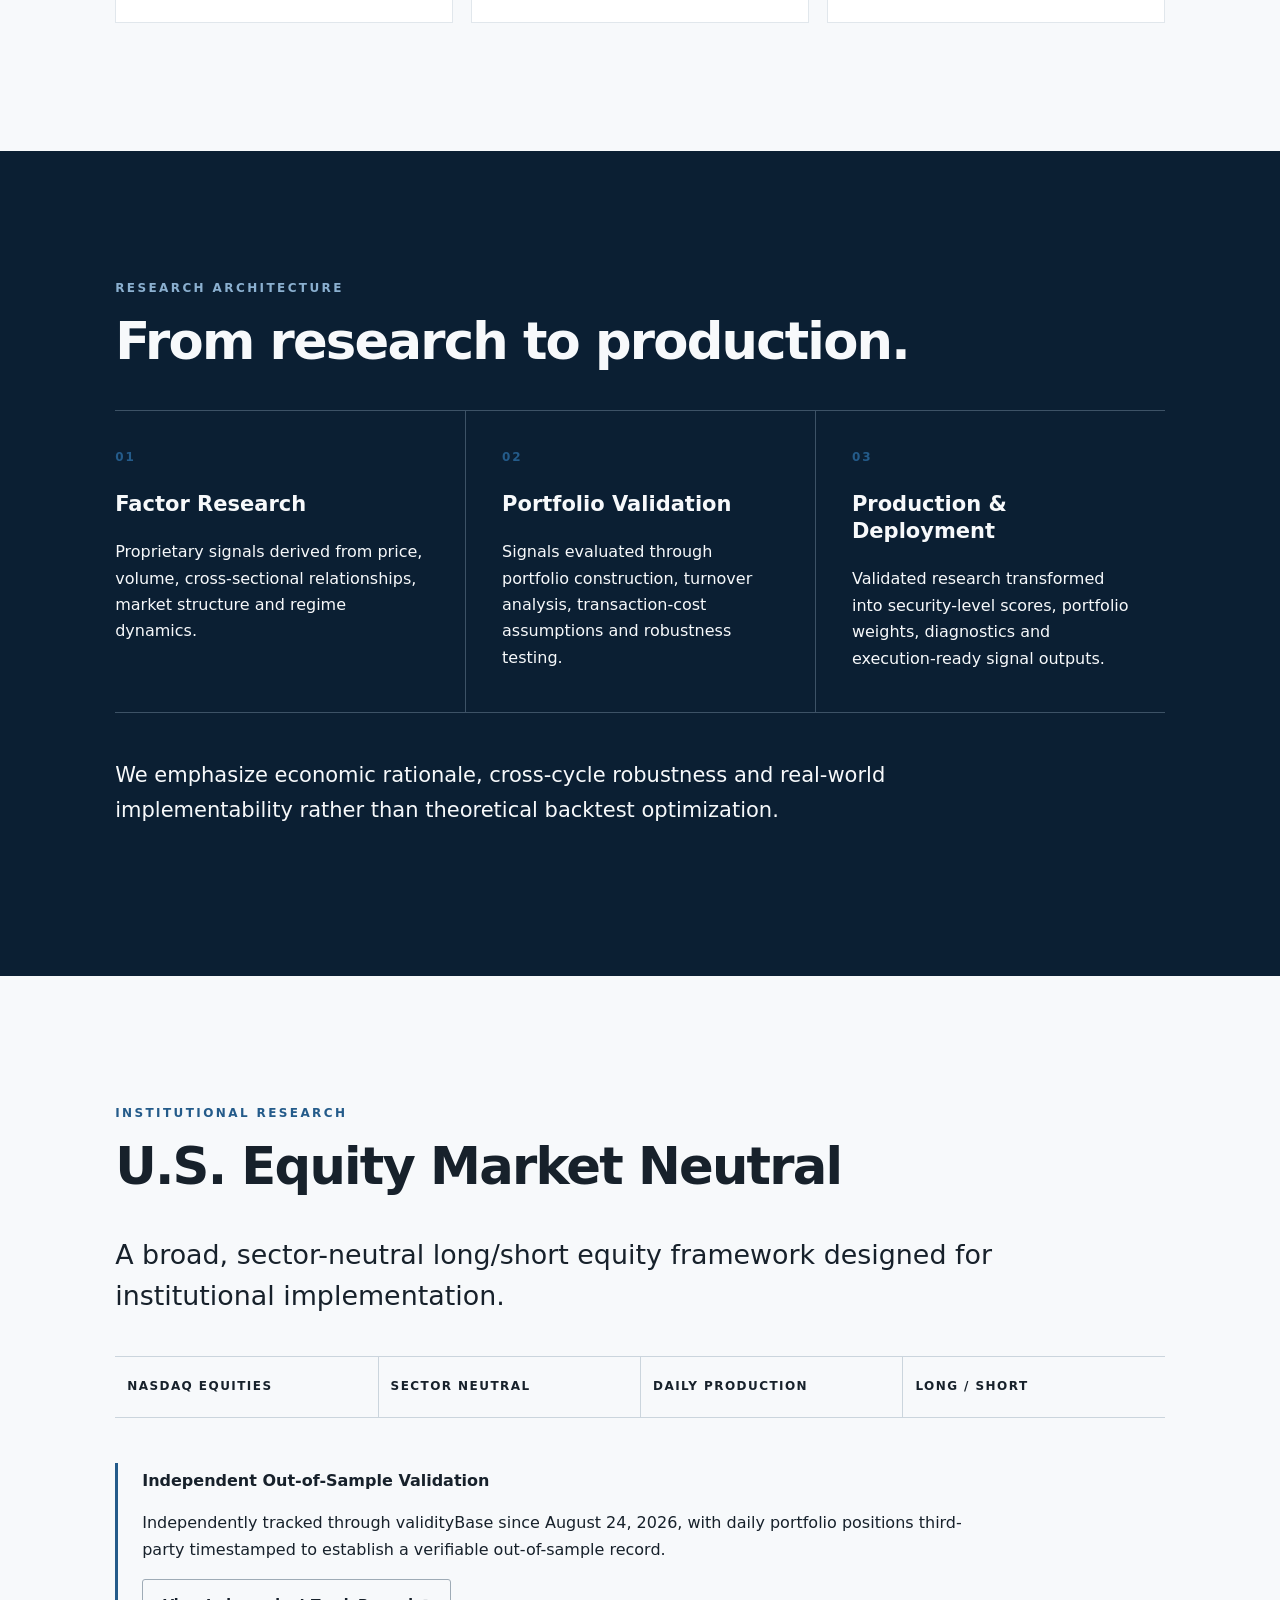
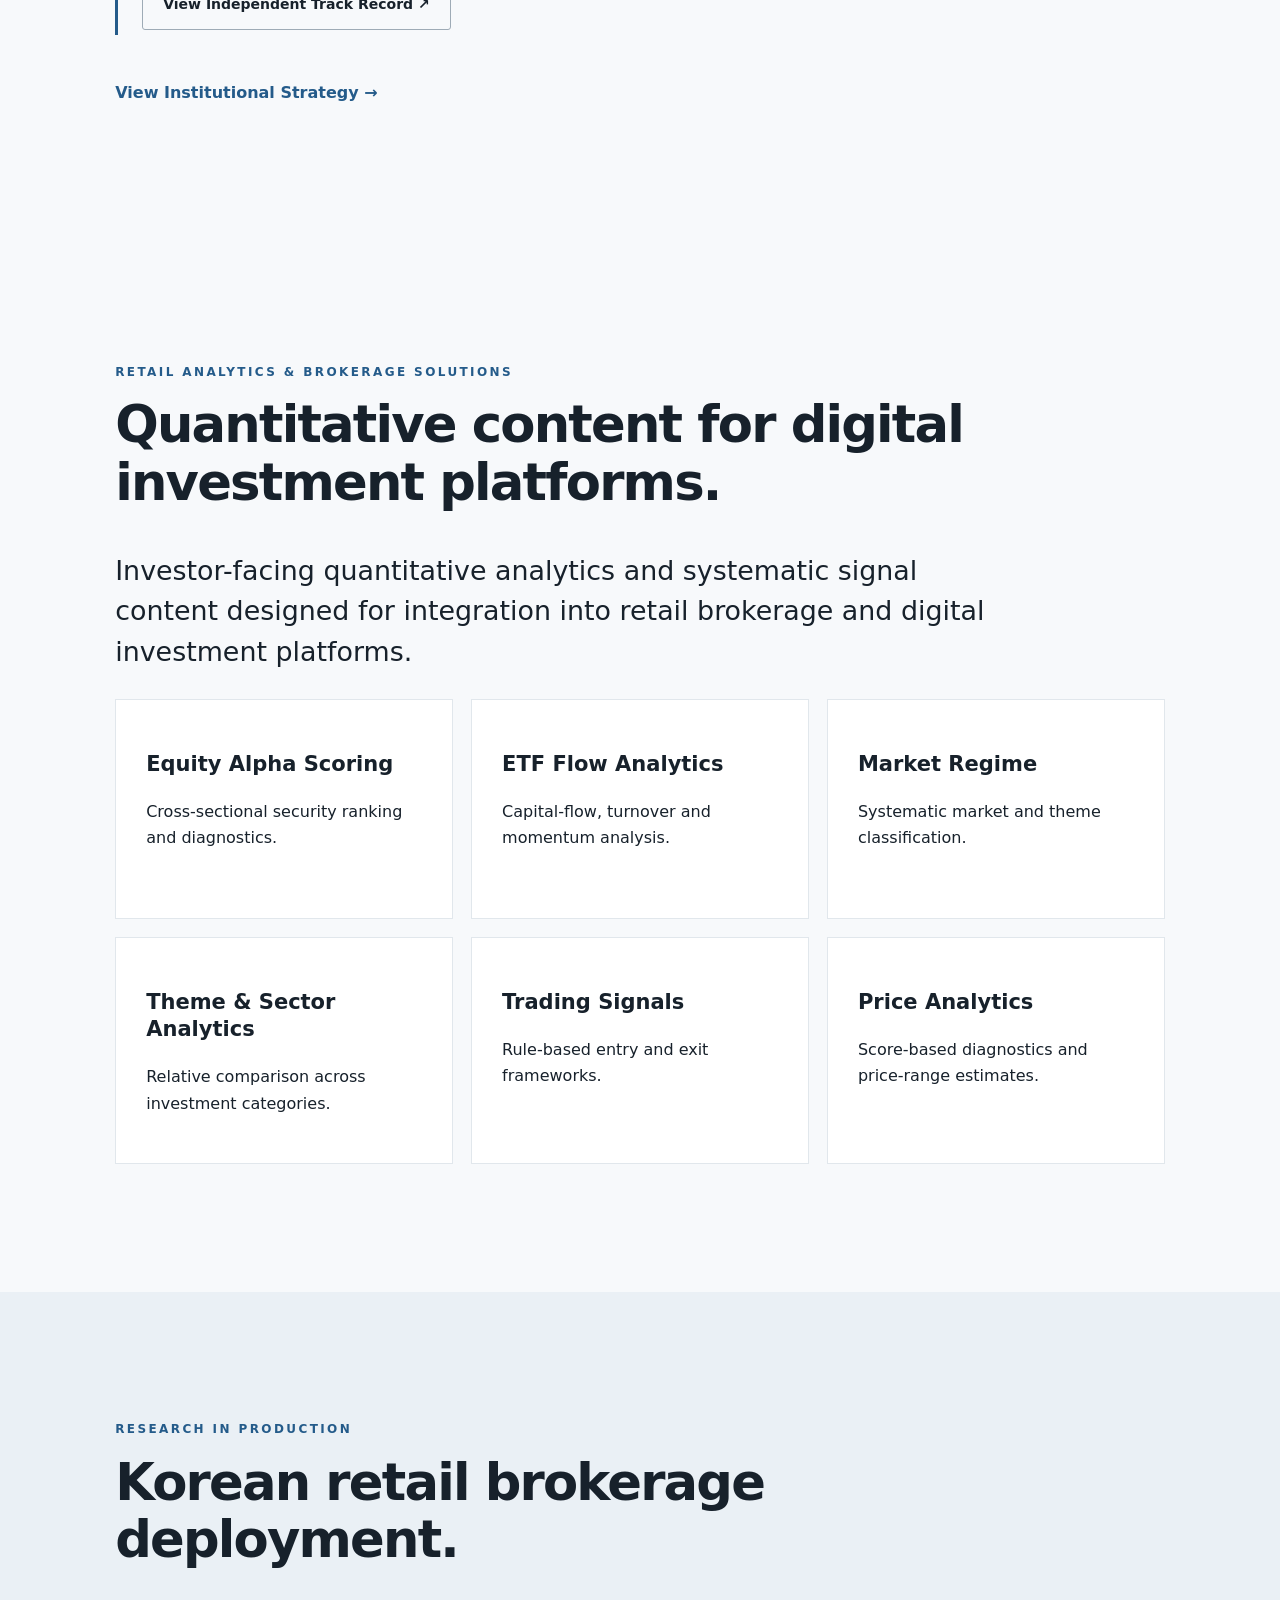
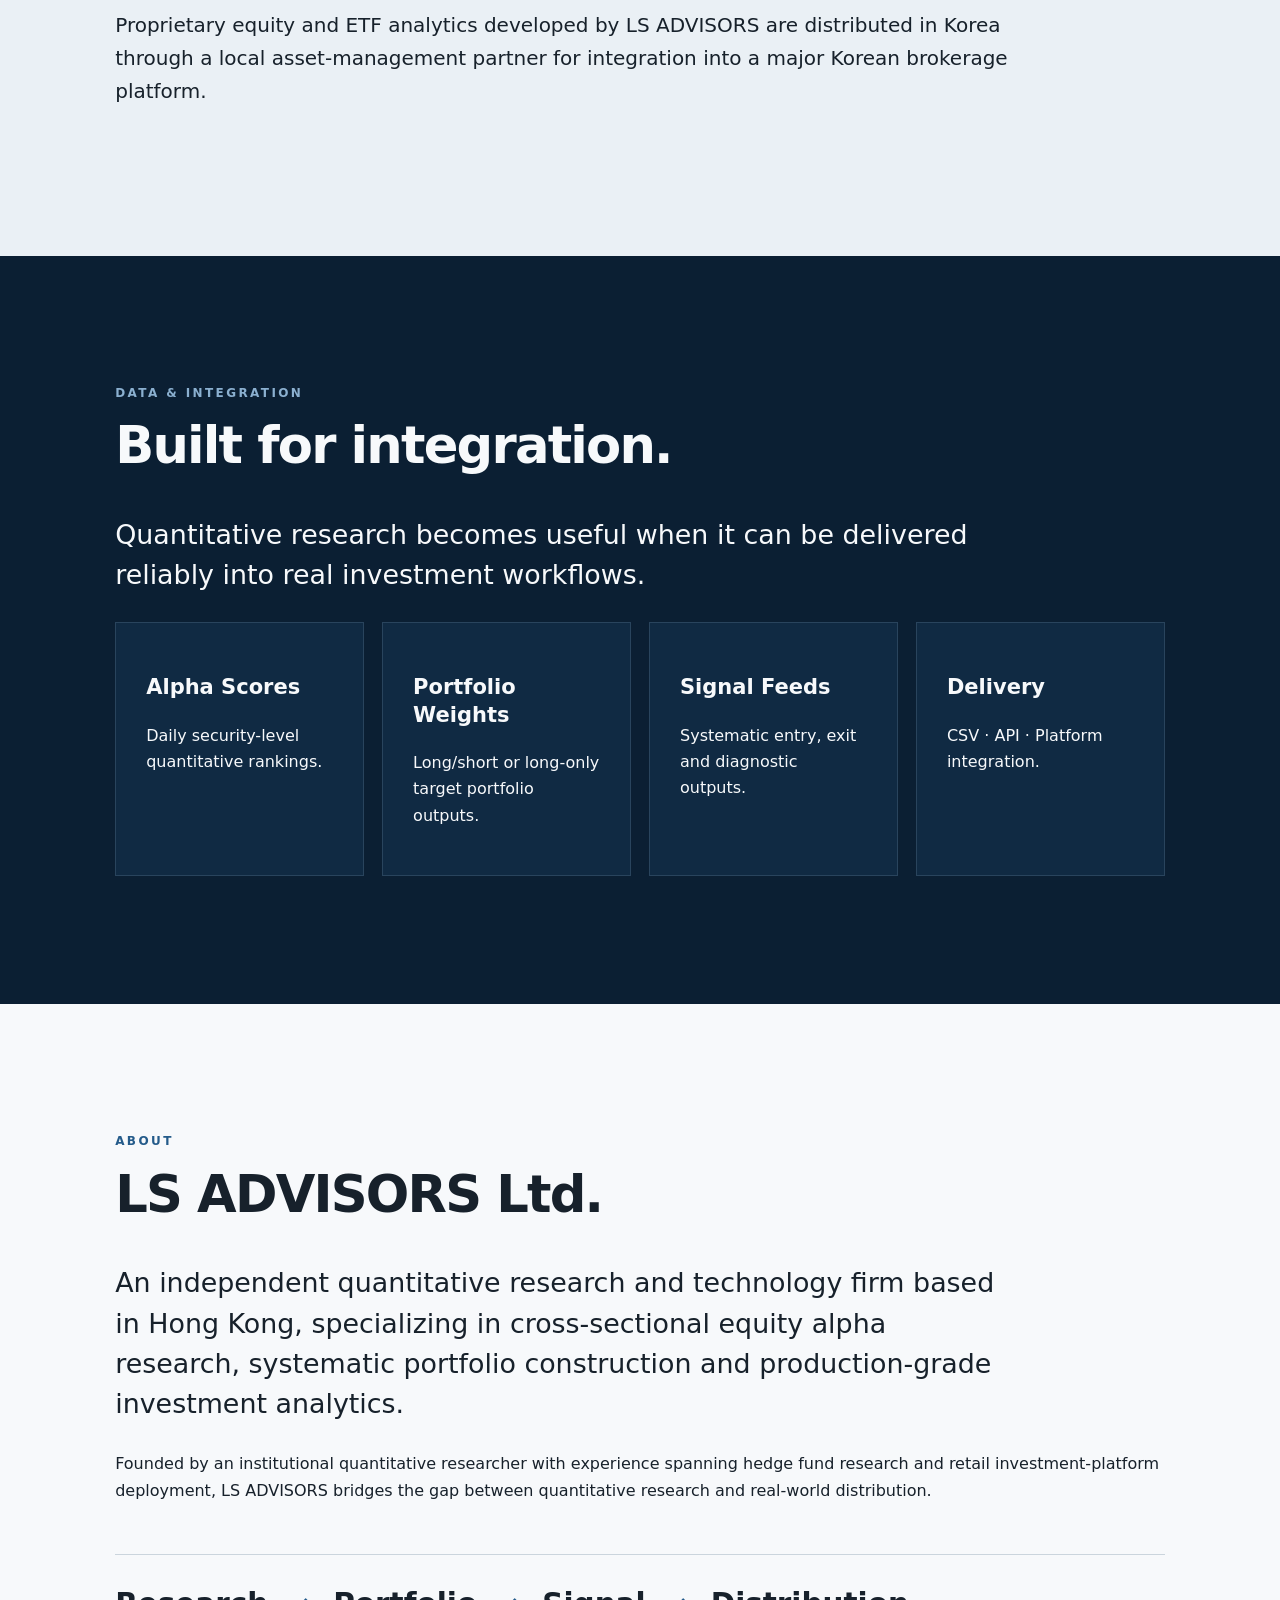
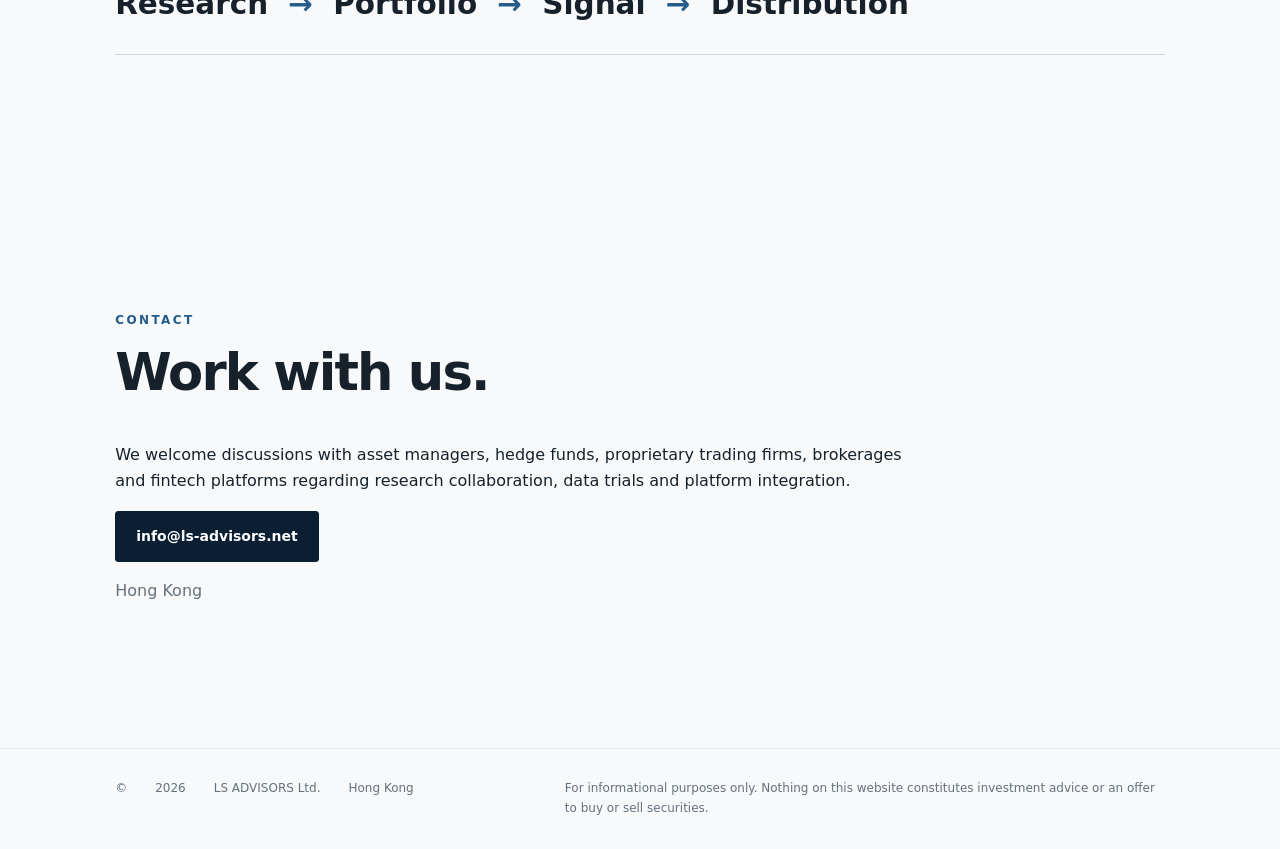
==== commit 8bf61abf: "index.html 업데이트 이메일 주소 변경" ====
--- a/index.html
+++ b/index.html
@@ -91,7 +91,7 @@
 <section id="contact" class="section contact">
   <div class="kicker">CONTACT</div><h2>Work with us.</h2>
   <p>We welcome discussions with asset managers, hedge funds, proprietary trading firms, brokerages and fintech platforms regarding research collaboration, data trials and platform integration.</p>
-  <a class="btn primary" href="mailto:contact@ls-advisors.net">contact@ls-advisors.net</a>
+  <a class="btn primary" href="mailto:info@ls-advisors.net">info@ls-advisors.net</a>
   <p class="muted">Hong Kong</p>
 </section>
 </main>
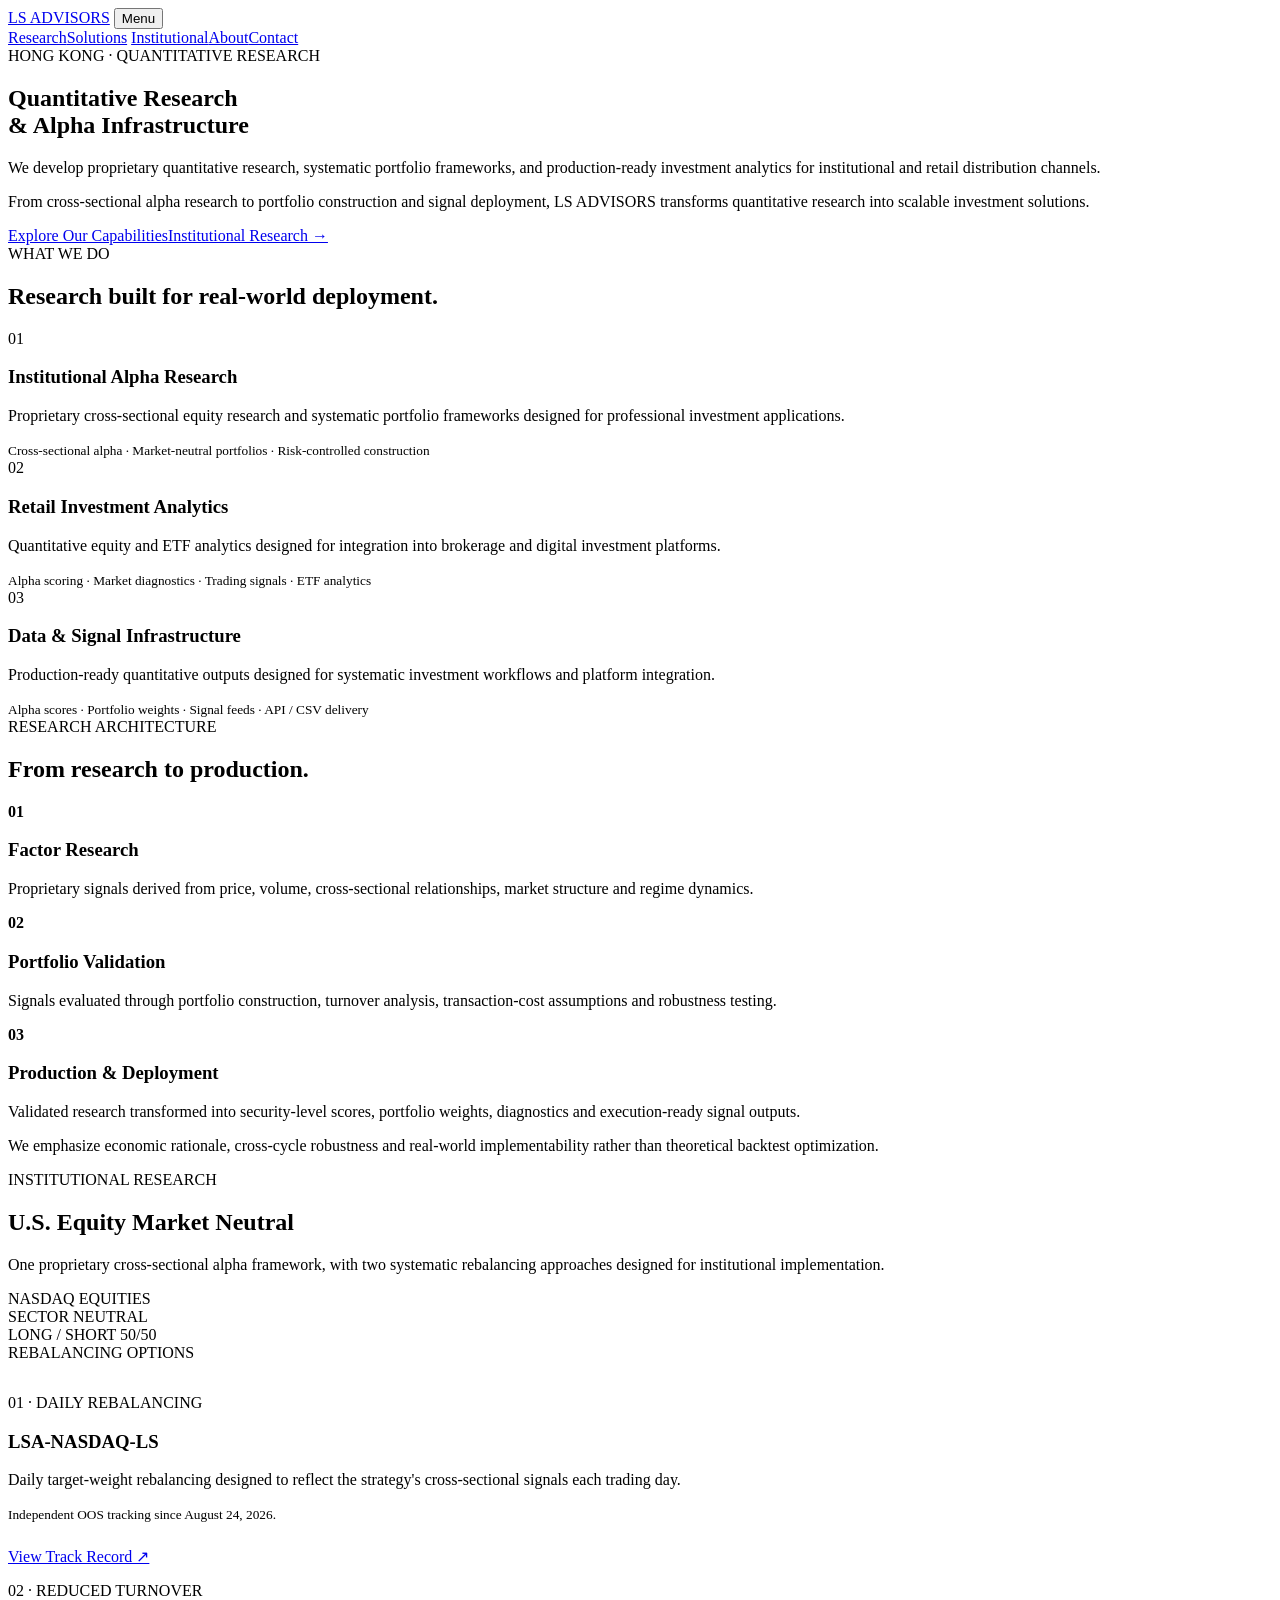
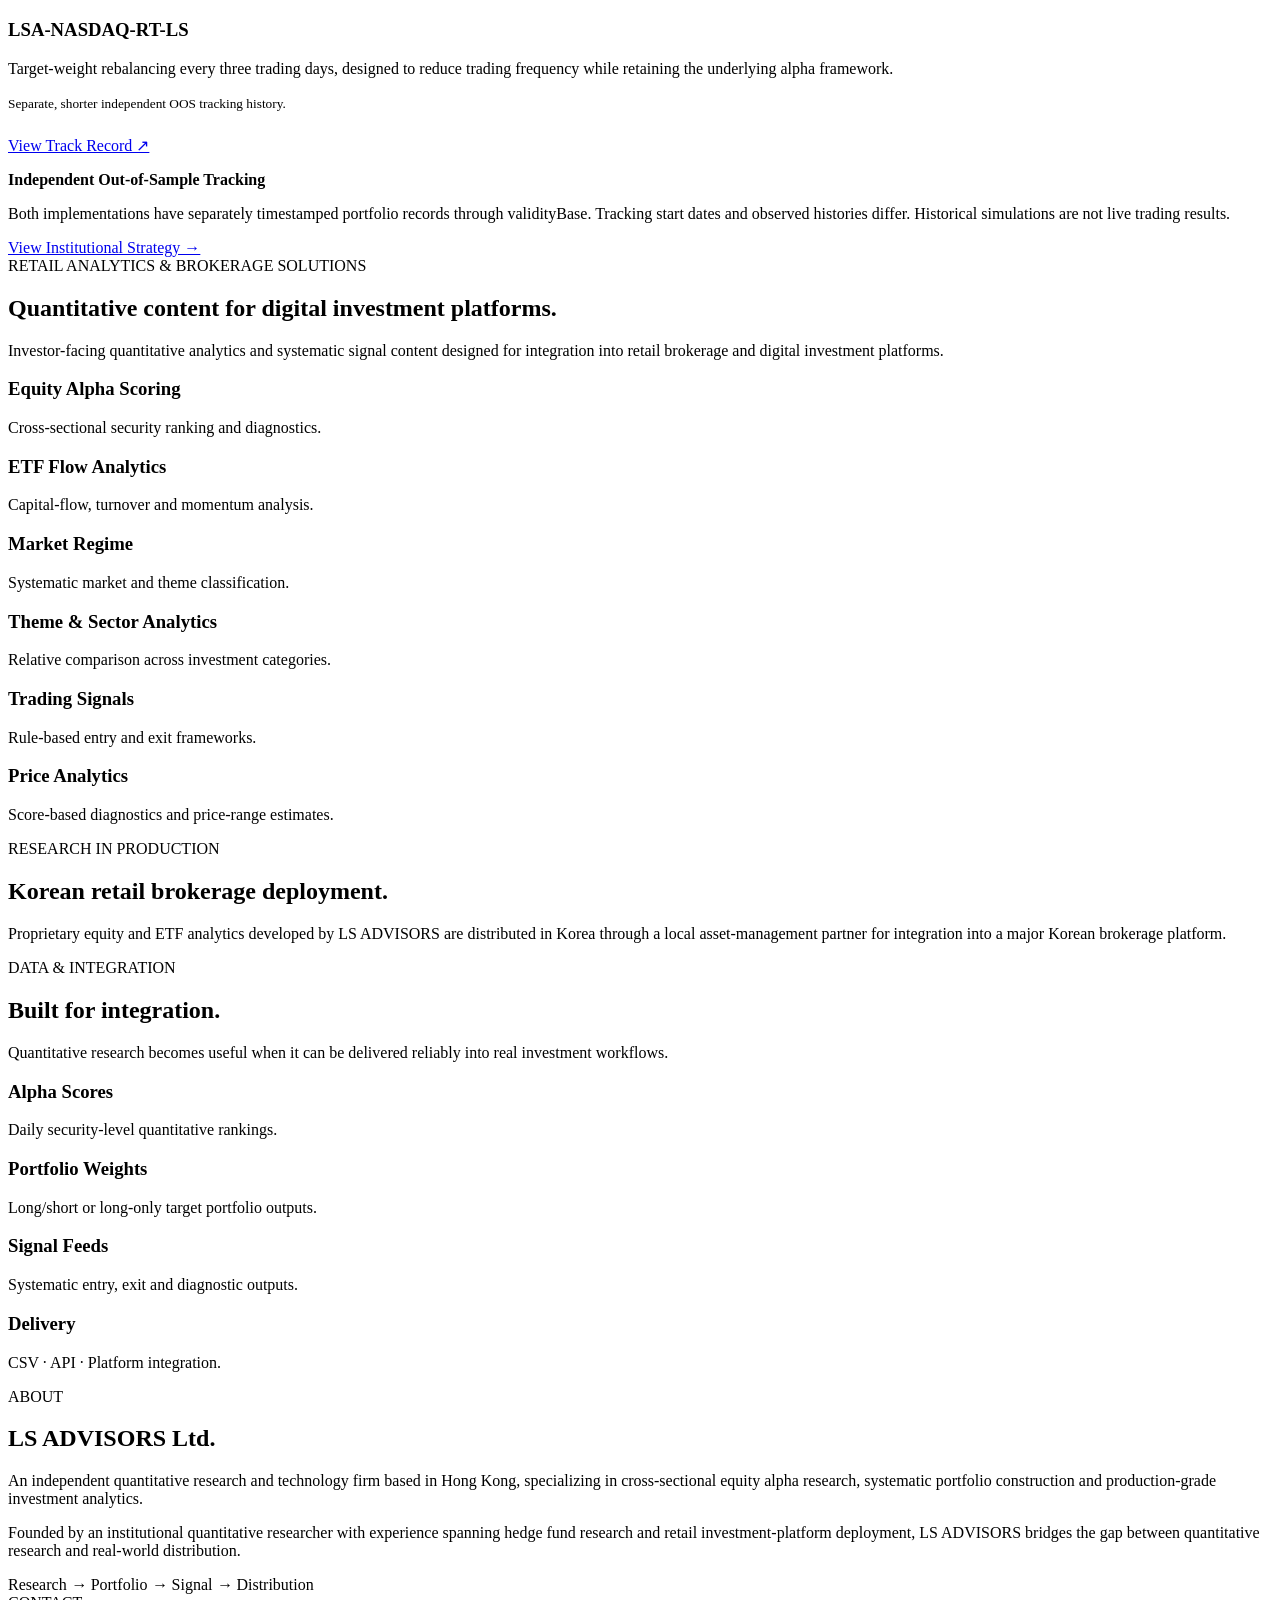
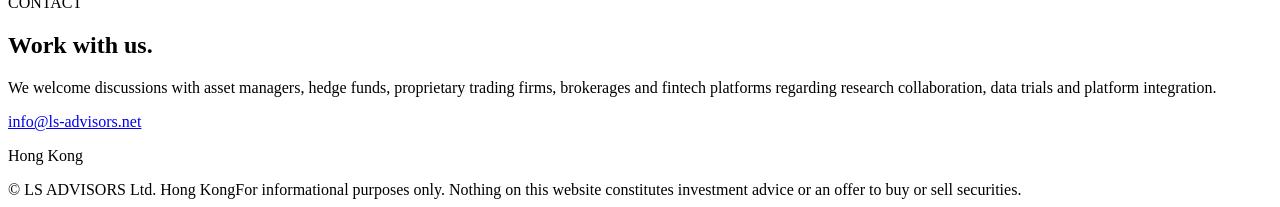
==== commit 0e4717fe: "Index Page Update" ====
--- a/index.html
+++ b/index.html
@@ -5,7 +5,7 @@
   <meta name="viewport" content="width=device-width, initial-scale=1">
   <meta name="description" content="LS ADVISORS develops proprietary quantitative research, systematic portfolio frameworks, and production-ready investment analytics.">
   <title>LS ADVISORS | Quantitative Research & Alpha Infrastructure</title>
-  <link rel="stylesheet" href="style.css">
+  <link rel="stylesheet" href="assets/css/style.css">
 </head>
 <body>
 <header class="site-header">
@@ -47,13 +47,25 @@
 
 <section class="section institutional">
   <div class="kicker">INSTITUTIONAL RESEARCH</div><h2>U.S. Equity Market Neutral</h2>
-  <p class="lead">A broad, sector-neutral long/short equity framework designed for institutional implementation.</p>
-  <div class="specs"><div>NASDAQ EQUITIES</div><div>SECTOR NEUTRAL</div><div>DAILY PRODUCTION</div><div>LONG / SHORT</div></div>
-  <div class="validation">
-    <strong>Independent Out-of-Sample Validation</strong>
-    <p>Independently tracked through validityBase since August 24, 2026, with daily portfolio positions third-party timestamped to establish a verifiable out-of-sample record.</p>
-    <a class="btn" href="https://portfolios.vbase.com/?sym=LSA-NASDAQ-LS" target="_blank" rel="noopener noreferrer">View Independent Track Record ↗</a>
+  <p class="lead">One proprietary cross-sectional alpha framework, with two systematic rebalancing approaches designed for institutional implementation.</p>
+  <div class="specs"><div>NASDAQ EQUITIES</div><div>SECTOR NEUTRAL</div><div>LONG / SHORT 50/50</div><div>REBALANCING OPTIONS</div></div>
+  <div class="cards three" style="grid-template-columns:repeat(auto-fit,minmax(min(100%,280px),1fr));margin-top:2rem;">
+    <article>
+      <span>01 · DAILY REBALANCING</span>
+      <h3>LSA-NASDAQ-LS</h3>
+      <p>Daily target-weight rebalancing designed to reflect the strategy's cross-sectional signals each trading day.</p>
+      <small>Independent OOS tracking since August 24, 2026.</small>
+      <p style="margin-top:1.5rem;"><a class="btn" href="https://portfolios.vbase.com/?sym=LSA-NASDAQ-LS" target="_blank" rel="noopener noreferrer">View Track Record ↗</a></p>
+    </article>
+    <article>
+      <span>02 · REDUCED TURNOVER</span>
+      <h3>LSA-NASDAQ-RT-LS</h3>
+      <p>Target-weight rebalancing every three trading days, designed to reduce trading frequency while retaining the underlying alpha framework.</p>
+      <small>Separate, shorter independent OOS tracking history.</small>
+      <p style="margin-top:1.5rem;"><a class="btn" href="https://portfolios.vbase.com/?sym=LSA-NASDAQ-RT-LS" target="_blank" rel="noopener noreferrer">View Track Record ↗</a></p>
+    </article>
   </div>
+  <div class="validation"><strong>Independent Out-of-Sample Tracking</strong><p>Both implementations have separately timestamped portfolio records through validityBase. Tracking start dates and observed histories differ. Historical simulations are not live trading results.</p></div>
   <a class="text-link" href="institutional.html">View Institutional Strategy →</a>
 </section>
 
@@ -97,5 +109,5 @@
 </main>
 
 <footer>© <span id="year"></span> LS ADVISORS Ltd. <span>Hong Kong</span><span>For informational purposes only. Nothing on this website constitutes investment advice or an offer to buy or sell securities.</span></footer>
-<script src="main.js"></script>
+<script src="assets/js/main.js"></script>
 </body></html>
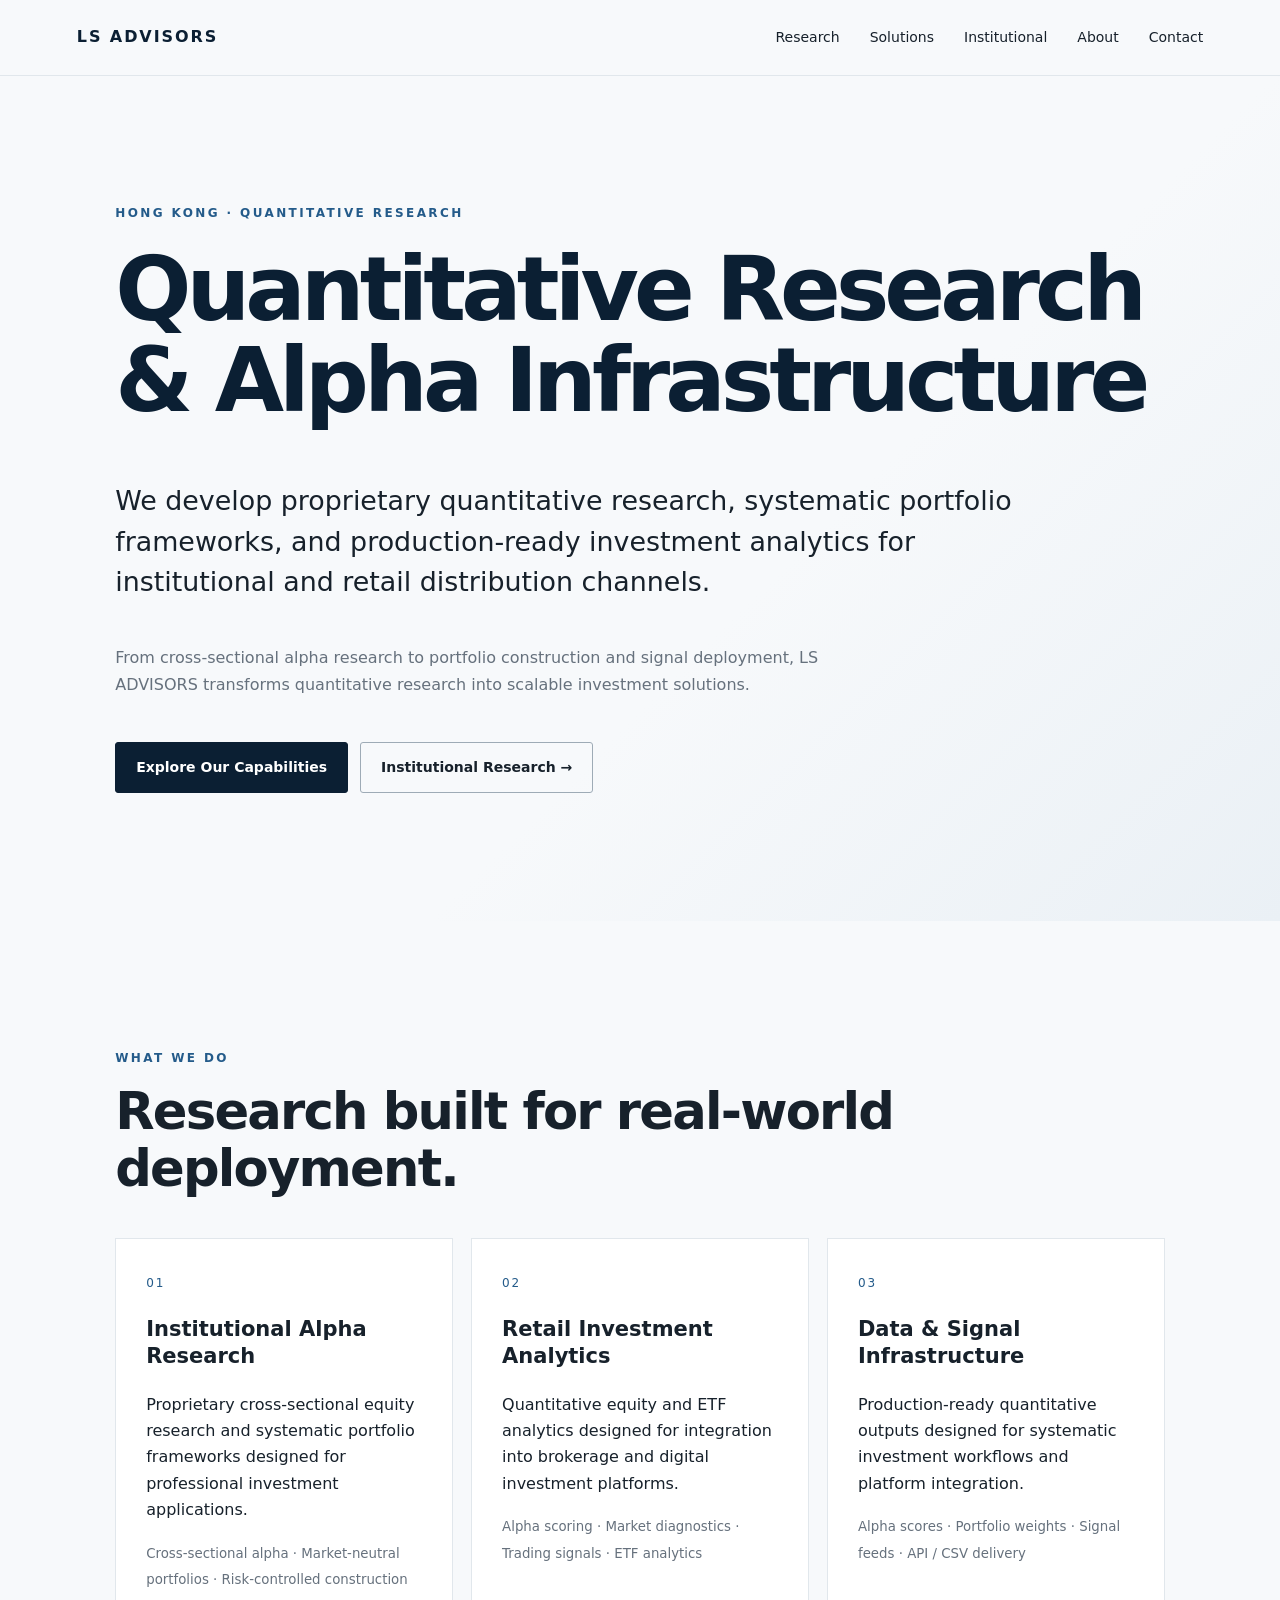
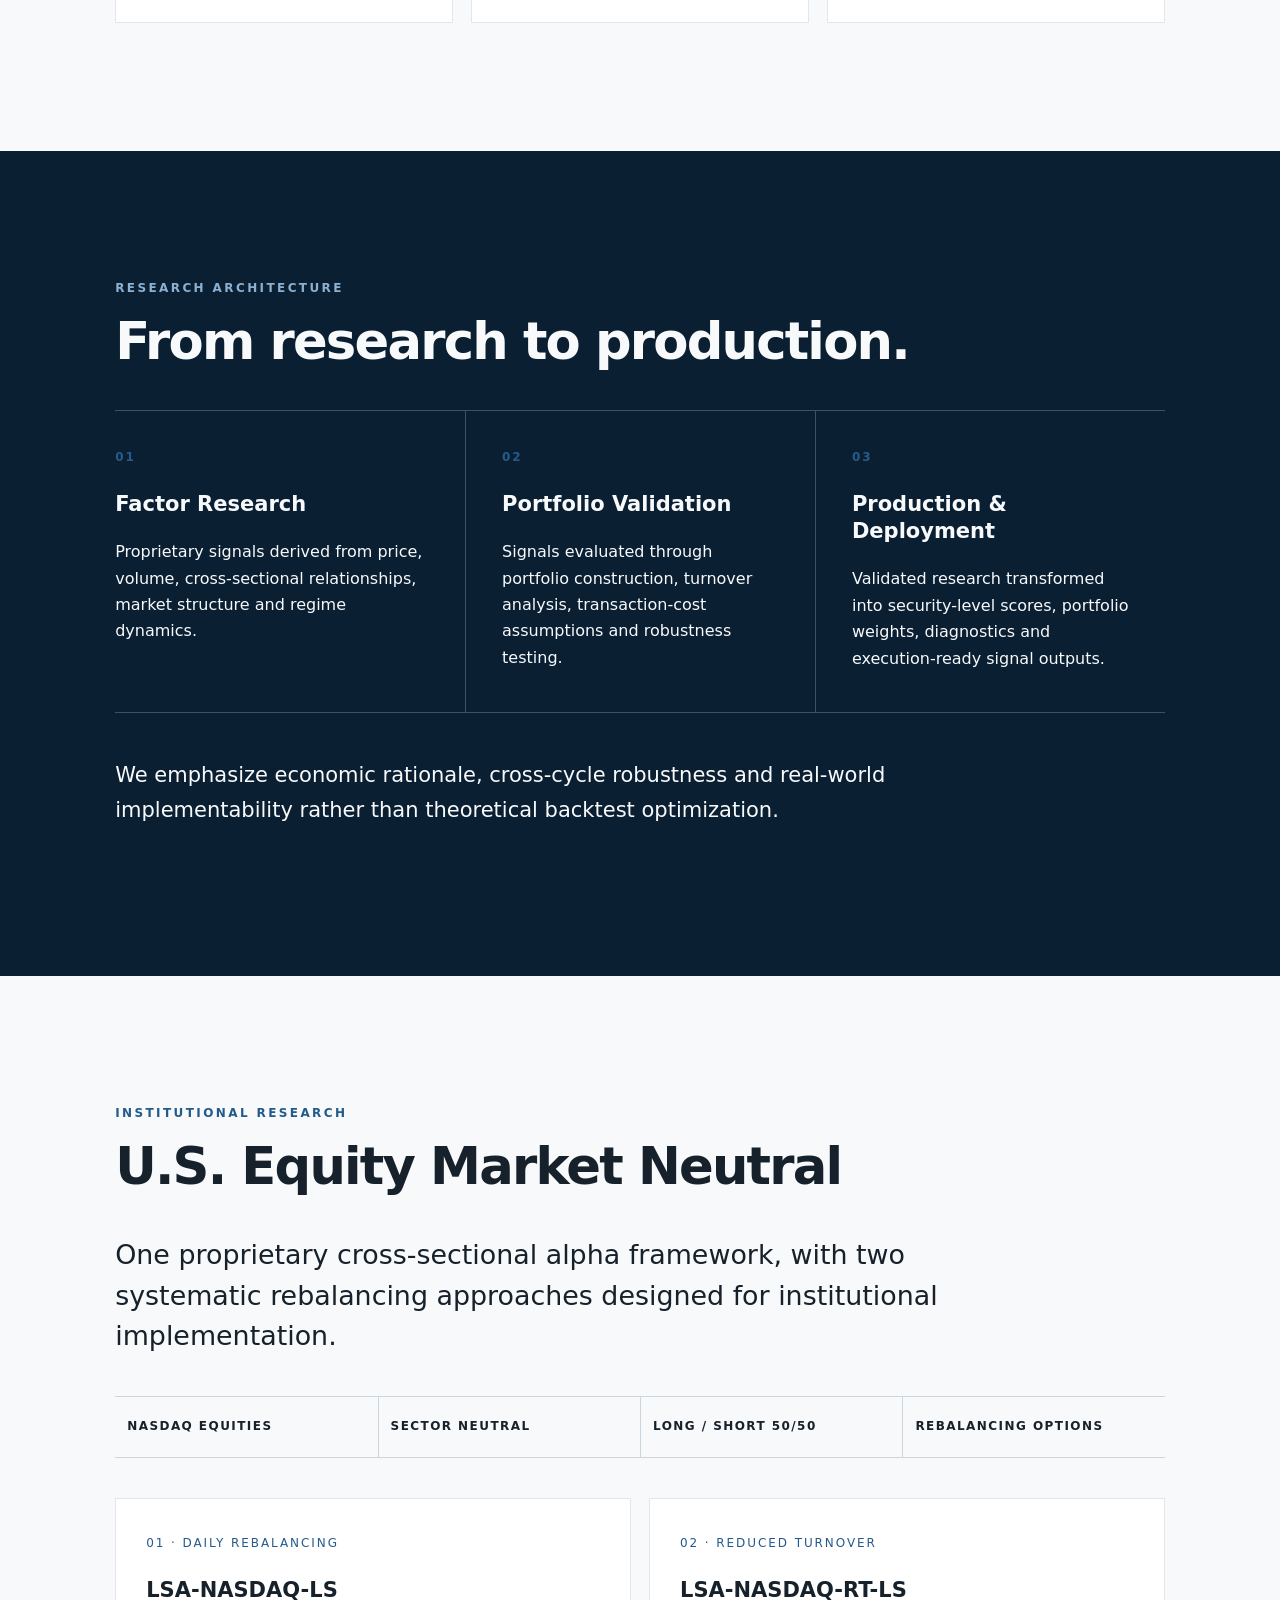
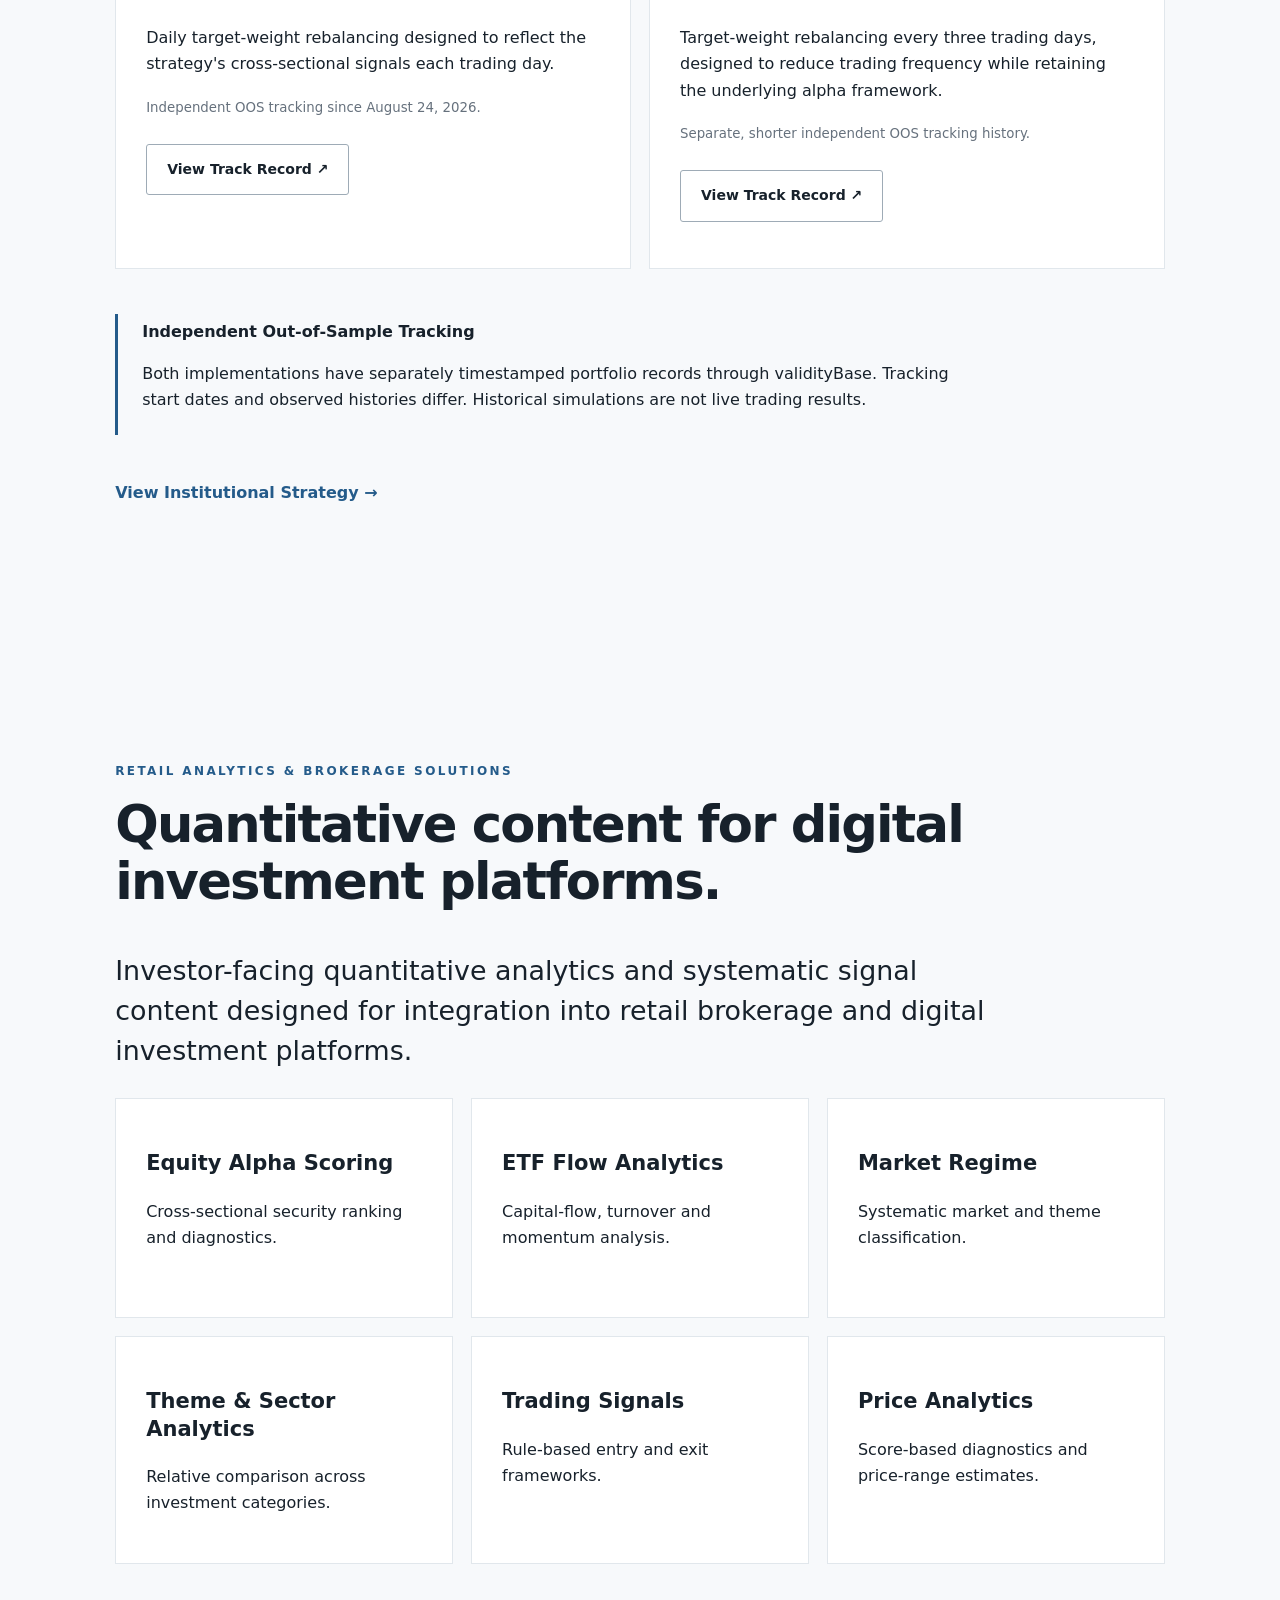
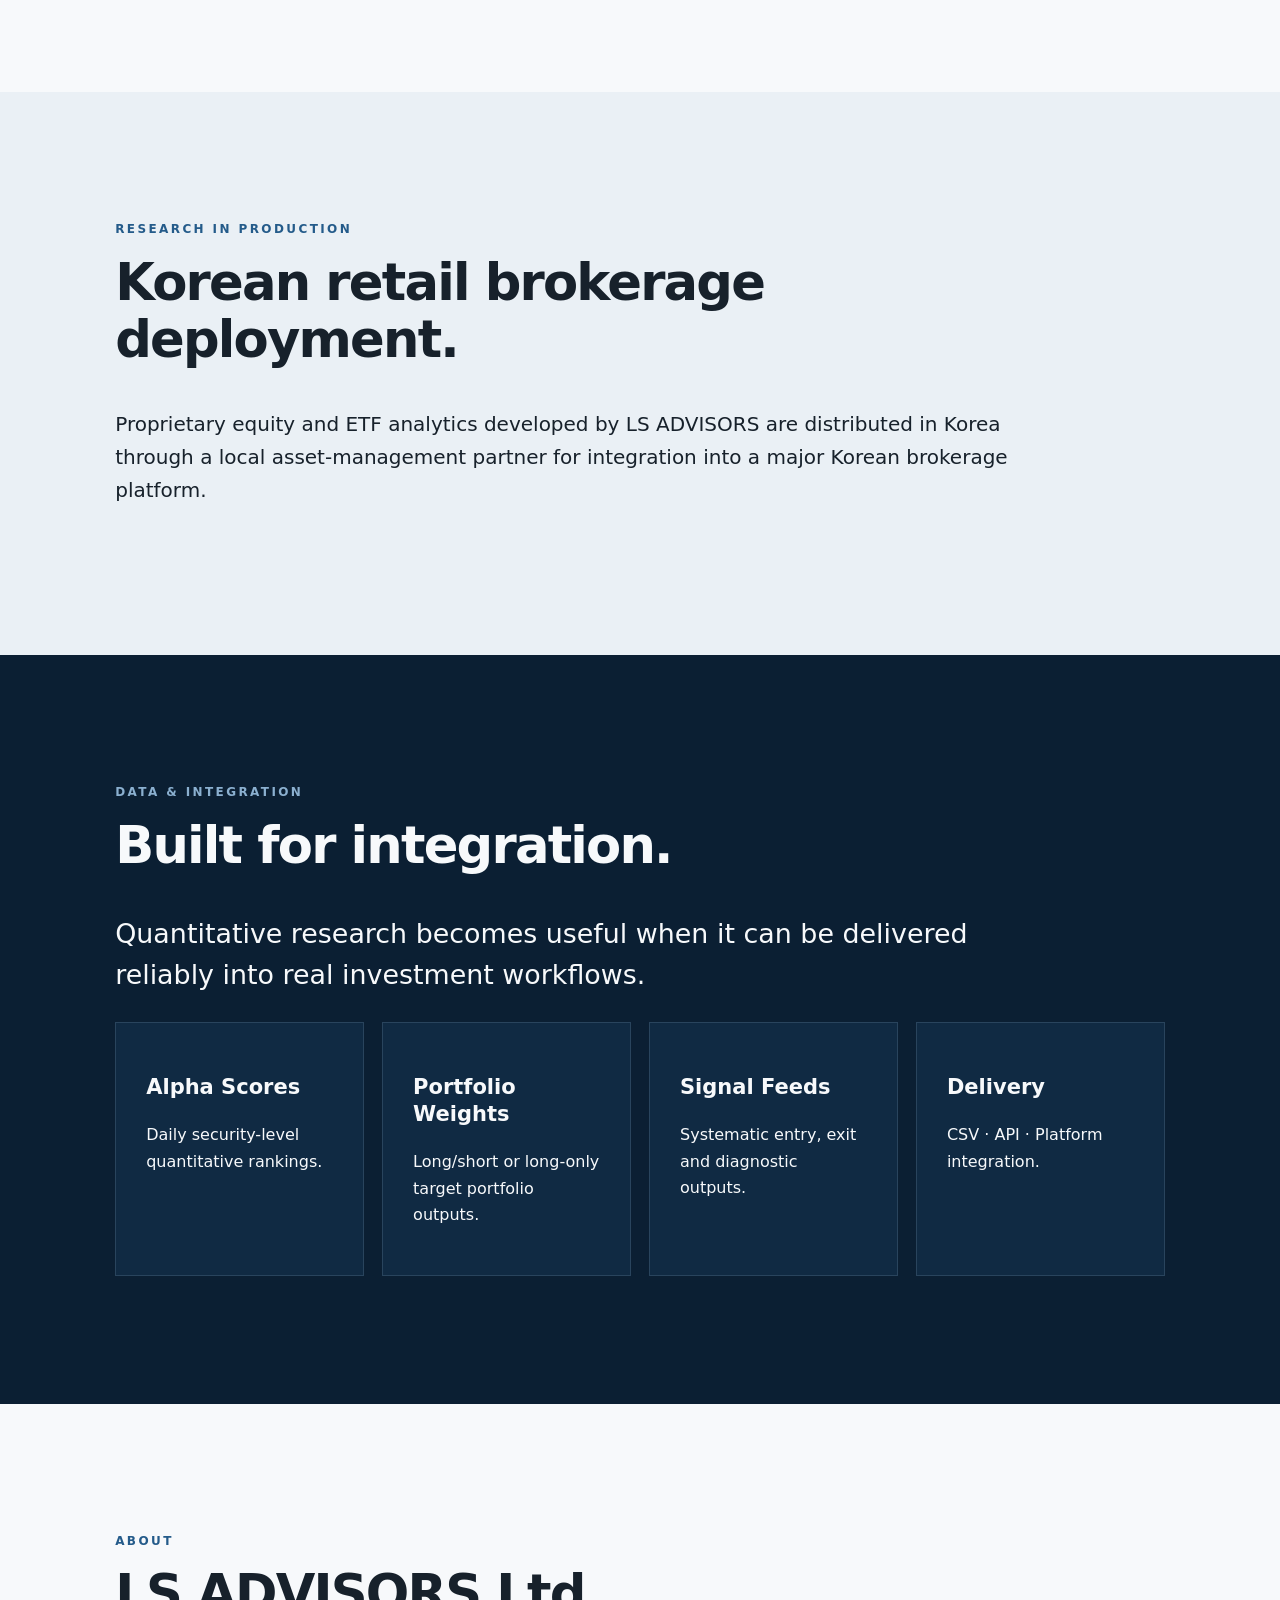
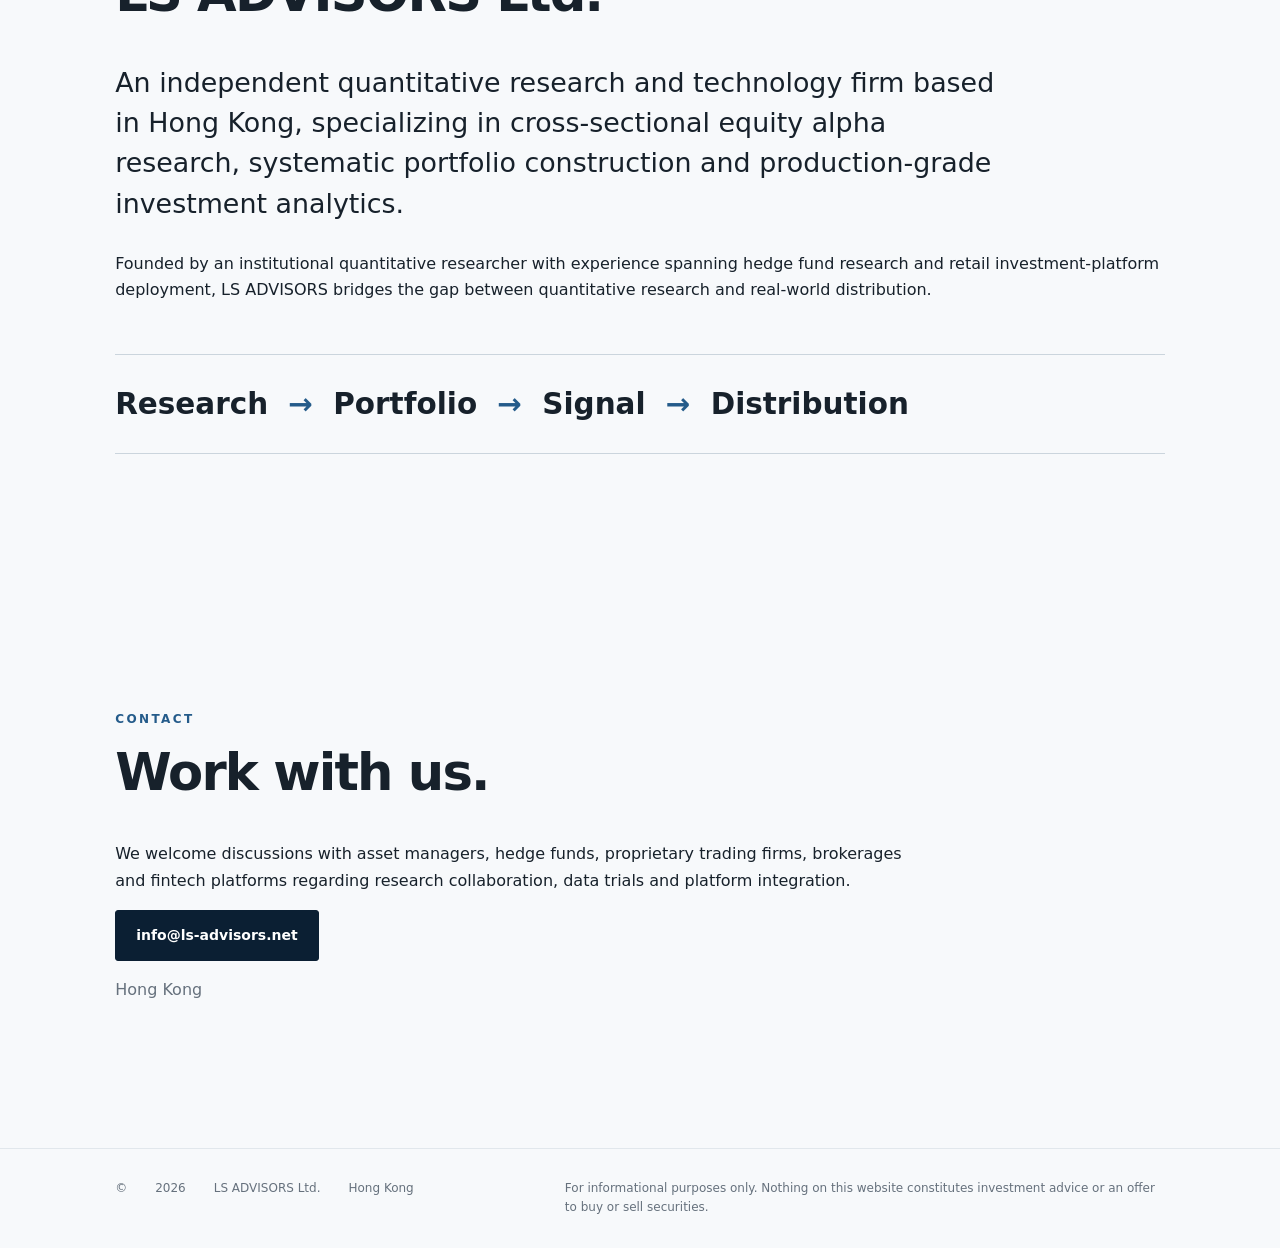
==== commit c5983a76: "Update stylesheet and script paths in index.html" ====
--- a/index.html
+++ b/index.html
@@ -5,7 +5,7 @@
   <meta name="viewport" content="width=device-width, initial-scale=1">
   <meta name="description" content="LS ADVISORS develops proprietary quantitative research, systematic portfolio frameworks, and production-ready investment analytics.">
   <title>LS ADVISORS | Quantitative Research & Alpha Infrastructure</title>
-  <link rel="stylesheet" href="assets/css/style.css">
+  <link rel="stylesheet" href="style.css">
 </head>
 <body>
 <header class="site-header">
@@ -109,5 +109,5 @@
 </main>
 
 <footer>© <span id="year"></span> LS ADVISORS Ltd. <span>Hong Kong</span><span>For informational purposes only. Nothing on this website constitutes investment advice or an offer to buy or sell securities.</span></footer>
-<script src="assets/js/main.js"></script>
-</body></html>+<script src="main.js"></script>
+</body></html>
--- a/style.css
+++ b/style.css
@@ -0,0 +1,2 @@
+*{box-sizing:border-box}html{scroll-behavior:smooth}body{margin:0;font-family:Inter,ui-sans-serif,system-ui,-apple-system,BlinkMacSystemFont,"Segoe UI",sans-serif;color:#17212b;background:#f7f9fb;line-height:1.65}a{color:inherit;text-decoration:none}.site-header{height:76px;padding:0 clamp(24px,6vw,90px);display:flex;align-items:center;justify-content:space-between;background:rgba(247,249,251,.94);border-bottom:1px solid #e1e7ec;position:sticky;top:0;z-index:20;backdrop-filter:blur(12px)}.brand{font-weight:800;letter-spacing:.12em;color:#0b1f33}.site-header nav{display:flex;gap:30px;font-size:14px}.site-header nav a:hover{color:#245b8a}.menu{display:none;background:none;border:0;font:inherit}.hero,.section{padding:clamp(72px,10vw,140px) clamp(24px,9vw,150px)}.hero{min-height:76vh;display:flex;flex-direction:column;justify-content:center;background:linear-gradient(135deg,#f7f9fb 60%,#eaf0f5)}.hero h1{font-size:clamp(48px,7vw,92px);line-height:1.02;letter-spacing:-.055em;max-width:1050px;margin:20px 0 28px;color:#0b1f33}.eyebrow,.kicker{font-size:12px;font-weight:800;letter-spacing:.2em;color:#245b8a}.lead{font-size:clamp(20px,2.1vw,28px);line-height:1.5;max-width:900px}.hero>p:not(.lead){max-width:760px;color:#66717d}.actions{display:flex;gap:12px;margin-top:28px}.btn{display:inline-block;padding:13px 20px;border:1px solid #9eabb6;border-radius:3px;font-weight:700;font-size:14px}.btn.primary{background:#0b1f33;color:white;border-color:#0b1f33}.section h2{font-size:clamp(34px,4vw,58px);line-height:1.12;letter-spacing:-.035em;margin:14px 0 40px;max-width:900px}.cards{display:grid;gap:18px}.cards.three{grid-template-columns:repeat(3,1fr)}.cards.four{grid-template-columns:repeat(4,1fr)}.cards.grid6{grid-template-columns:repeat(3,1fr)}.cards article{padding:30px;border:1px solid #e1e7ec;background:#fff;min-height:220px}.cards article span,.process b{font-size:12px;letter-spacing:.16em;color:#245b8a}.cards h3,.process h3{font-size:21px;line-height:1.3}.cards small{color:#66717d}.dark{background:#0b1f33;color:#f7f9fb}.dark .kicker{color:#8bb0d0}.dark .cards article{background:#102a43;border-color:#29445d}.process{display:grid;grid-template-columns:repeat(3,1fr);gap:0;border-top:1px solid #3d5266}.process article{padding:32px 36px 24px 0;border-bottom:1px solid #3d5266}.process article+article{padding-left:36px;border-left:1px solid #3d5266}.statement{max-width:900px;font-size:21px;margin-top:45px}.specs{display:grid;grid-template-columns:repeat(4,1fr);margin:40px 0;border-top:1px solid #cbd5dd;border-bottom:1px solid #cbd5dd}.specs div{padding:20px 12px;font-size:12px;font-weight:800;letter-spacing:.12em}.specs div+div{border-left:1px solid #cbd5dd}.validation{border-left:3px solid #245b8a;padding:5px 0 5px 24px;max-width:850px;margin:45px 0}.text-link{font-weight:800;color:#245b8a}.deployment{background:#eaf0f5}.deployment p{max-width:900px;font-size:20px}.formula{margin-top:50px;padding:25px 0;border-top:1px solid #cbd5dd;border-bottom:1px solid #cbd5dd;font-weight:800;font-size:clamp(18px,2.3vw,30px);word-spacing:10px}.formula i{font-style:normal;color:#245b8a}.contact p{max-width:800px}.muted{color:#66717d}.two-col{display:grid;grid-template-columns:1fr 1fr;gap:70px;font-size:19px}.institutional-hero{min-height:65vh}.validation-large{background:#eaf0f5}footer{padding:30px clamp(24px,9vw,150px);border-top:1px solid #e1e7ec;display:flex;gap:28px;flex-wrap:wrap;color:#66717d;font-size:12px}footer span:last-child{margin-left:auto;max-width:600px}
+@media(max-width:800px){.site-header nav{display:none;position:absolute;top:76px;left:0;right:0;padding:24px;background:#f7f9fb;border-bottom:1px solid #e1e7ec;flex-direction:column}.site-header nav.open{display:flex}.menu{display:block}.cards.three,.cards.four,.cards.grid6,.process,.specs,.two-col{grid-template-columns:1fr}.process article+article{padding-left:0;border-left:0}.specs div+div{border-left:0;border-top:1px solid #cbd5dd}.hero{min-height:auto}.actions{flex-direction:column;align-items:flex-start}footer span:last-child{margin-left:0}}
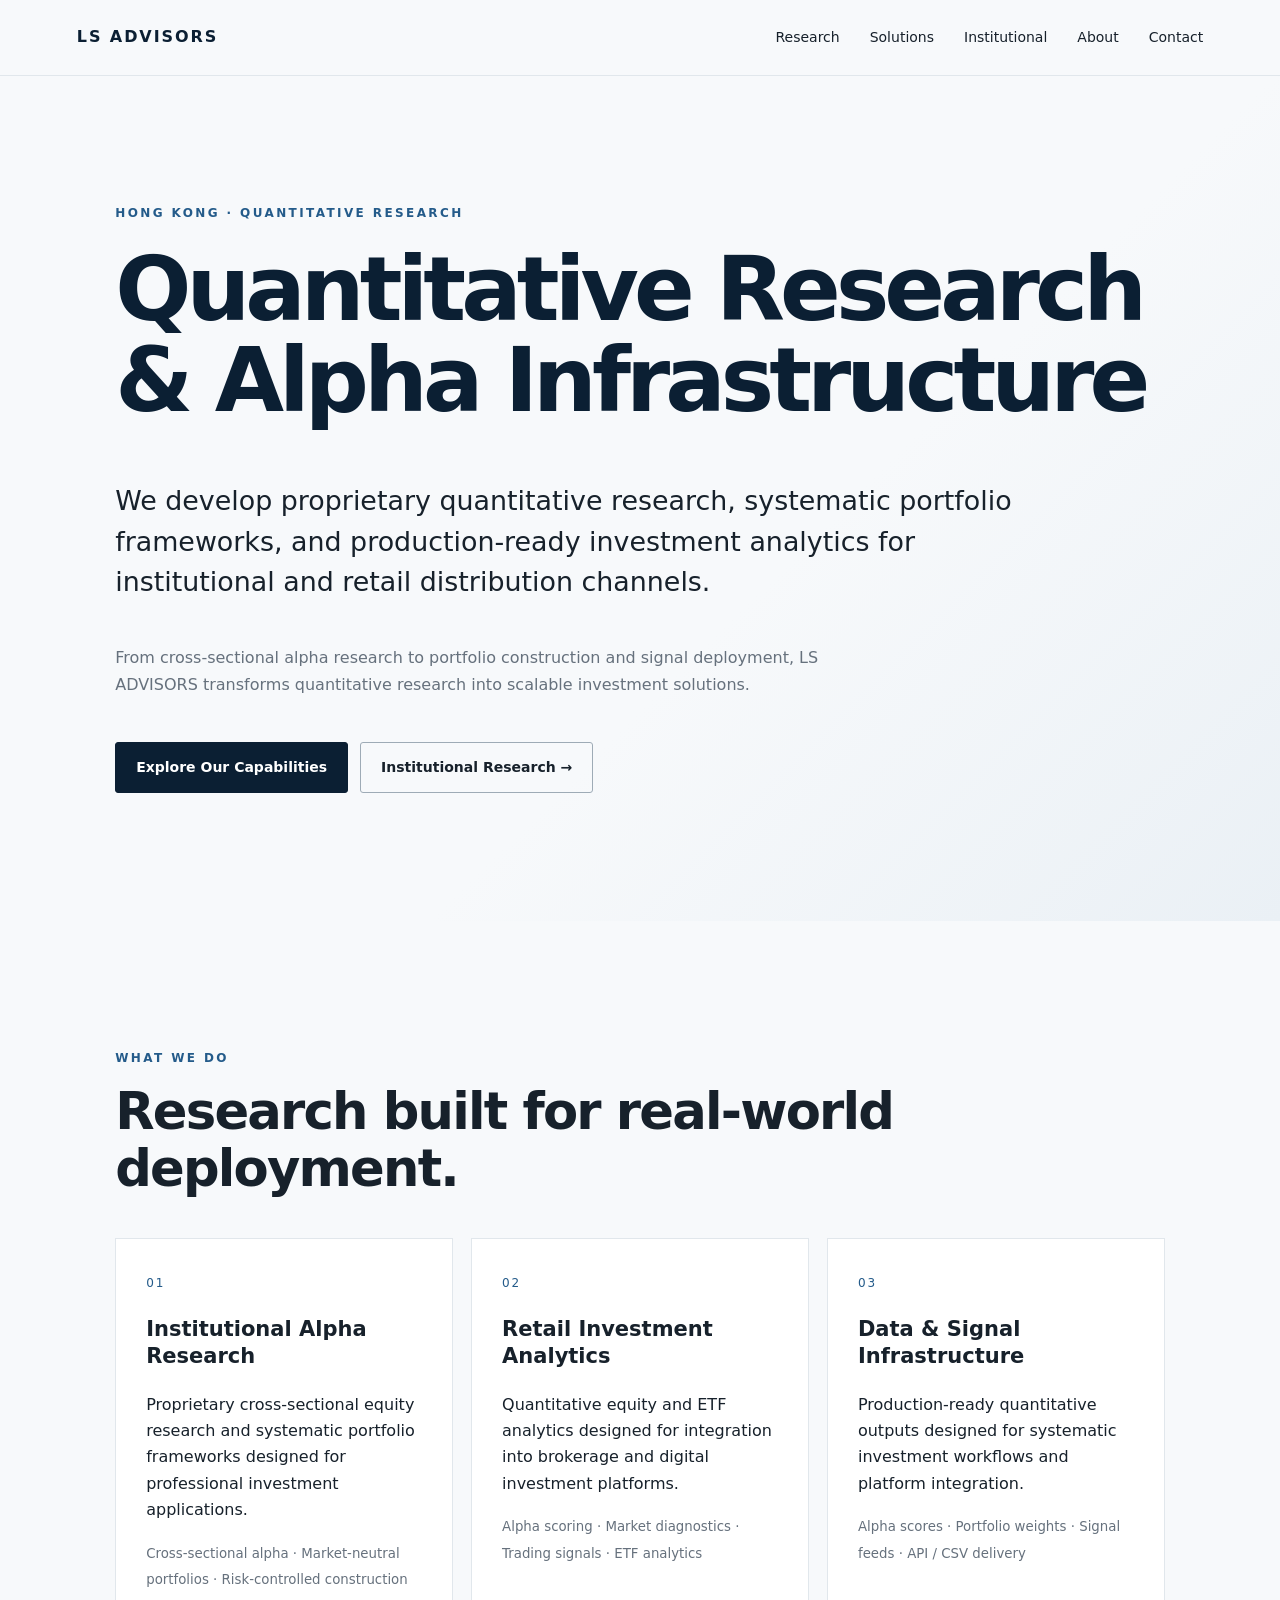
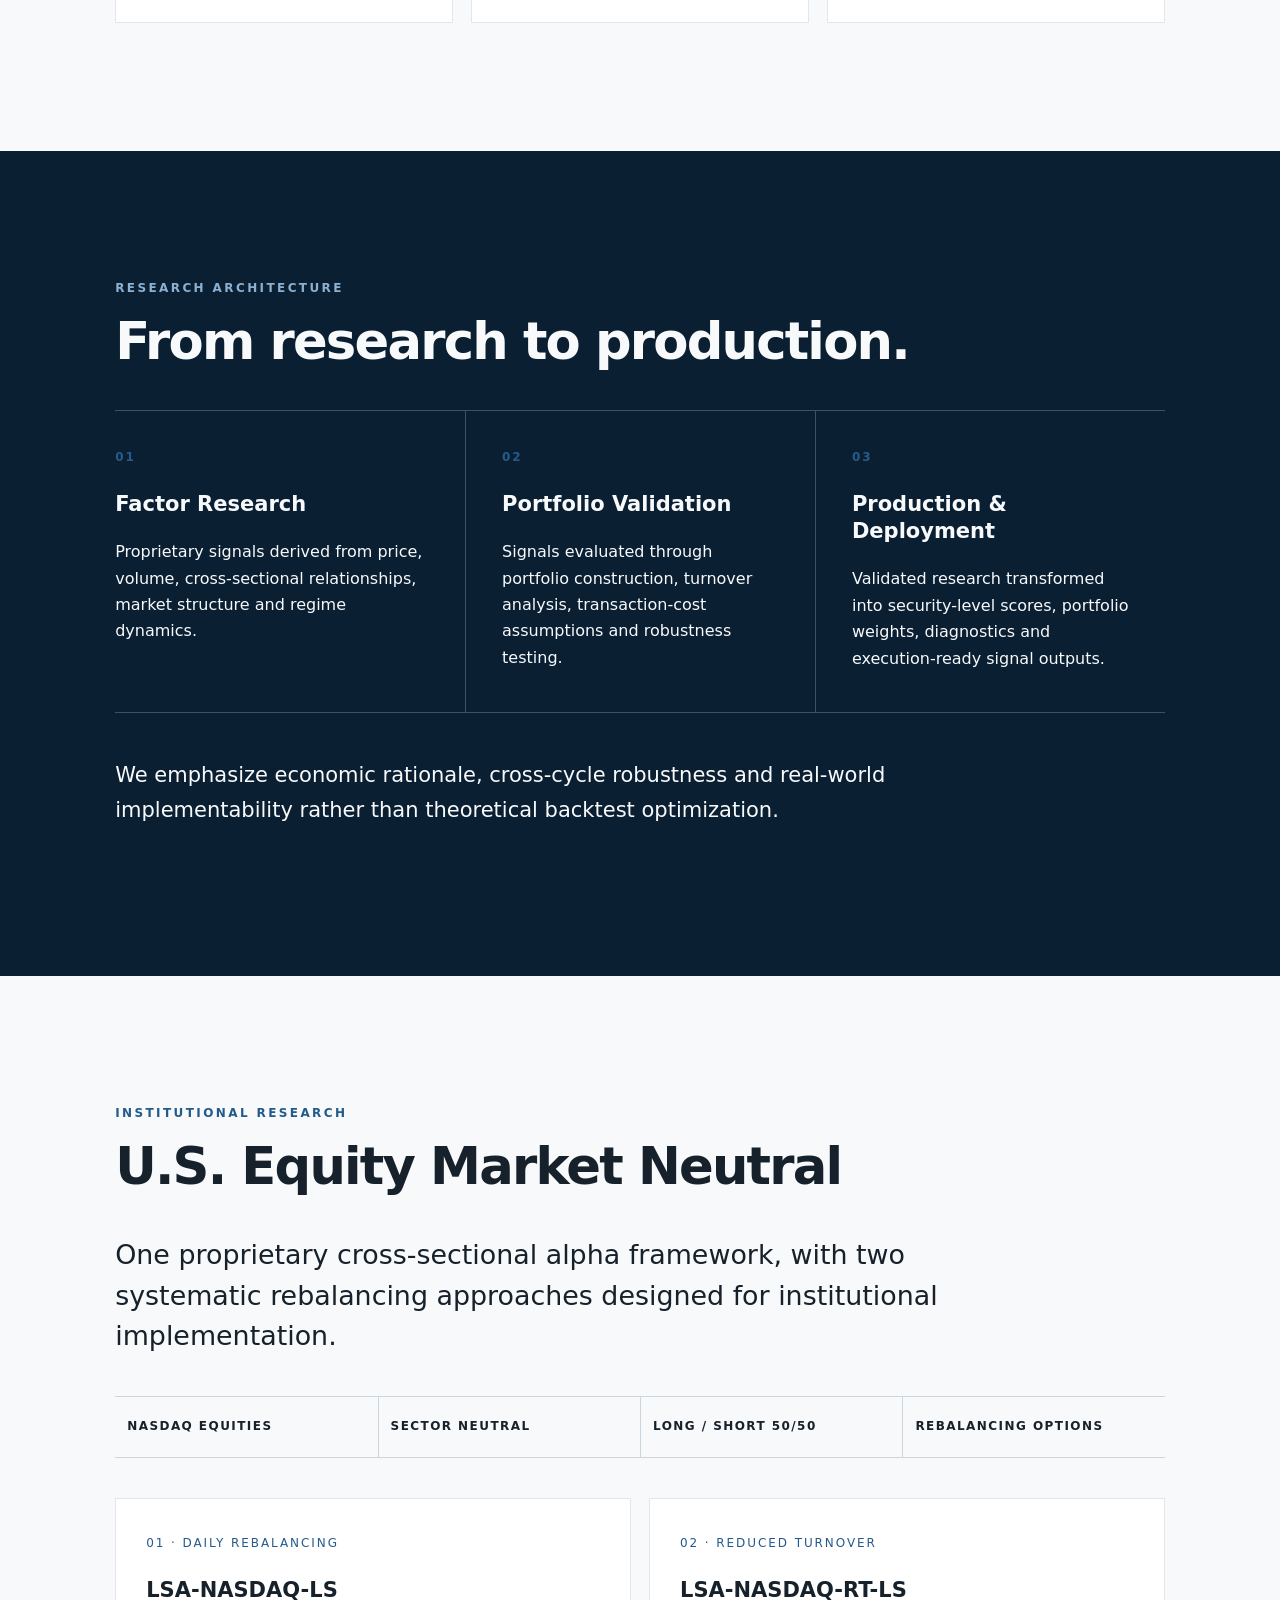
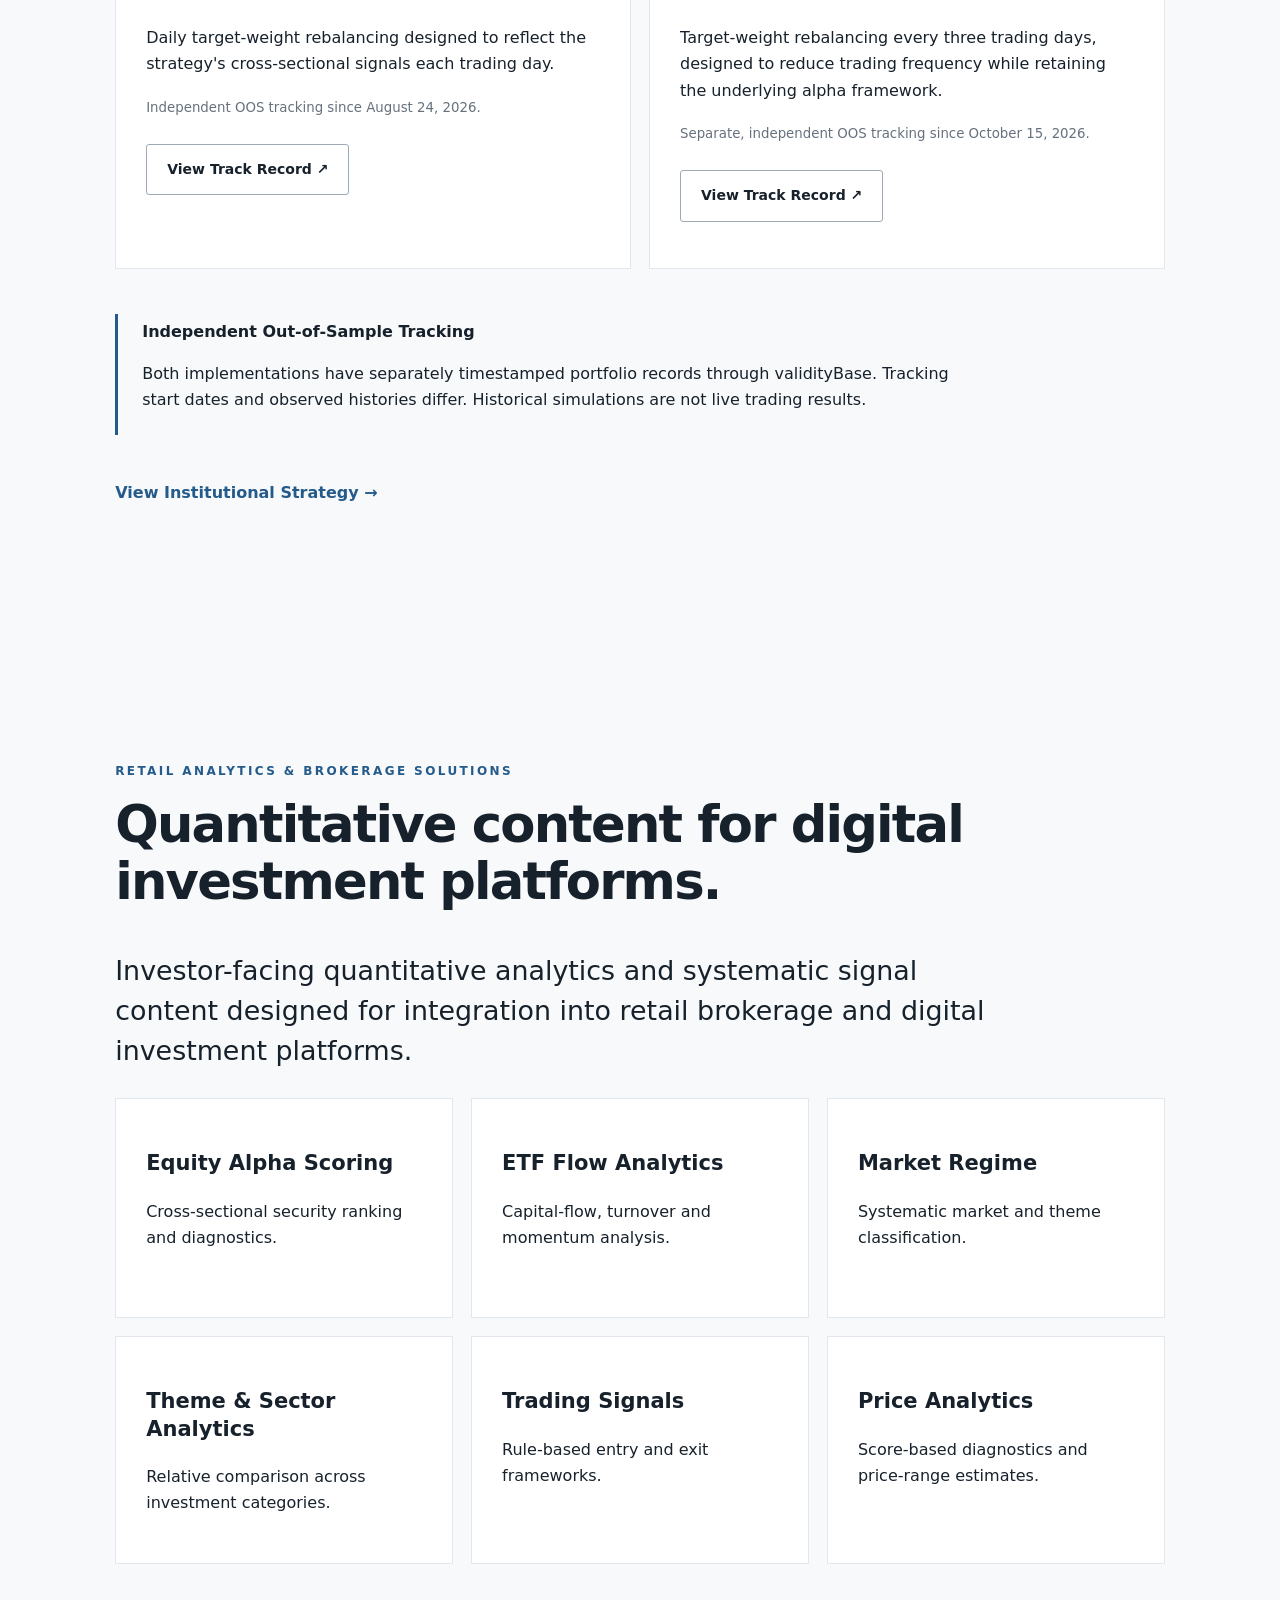
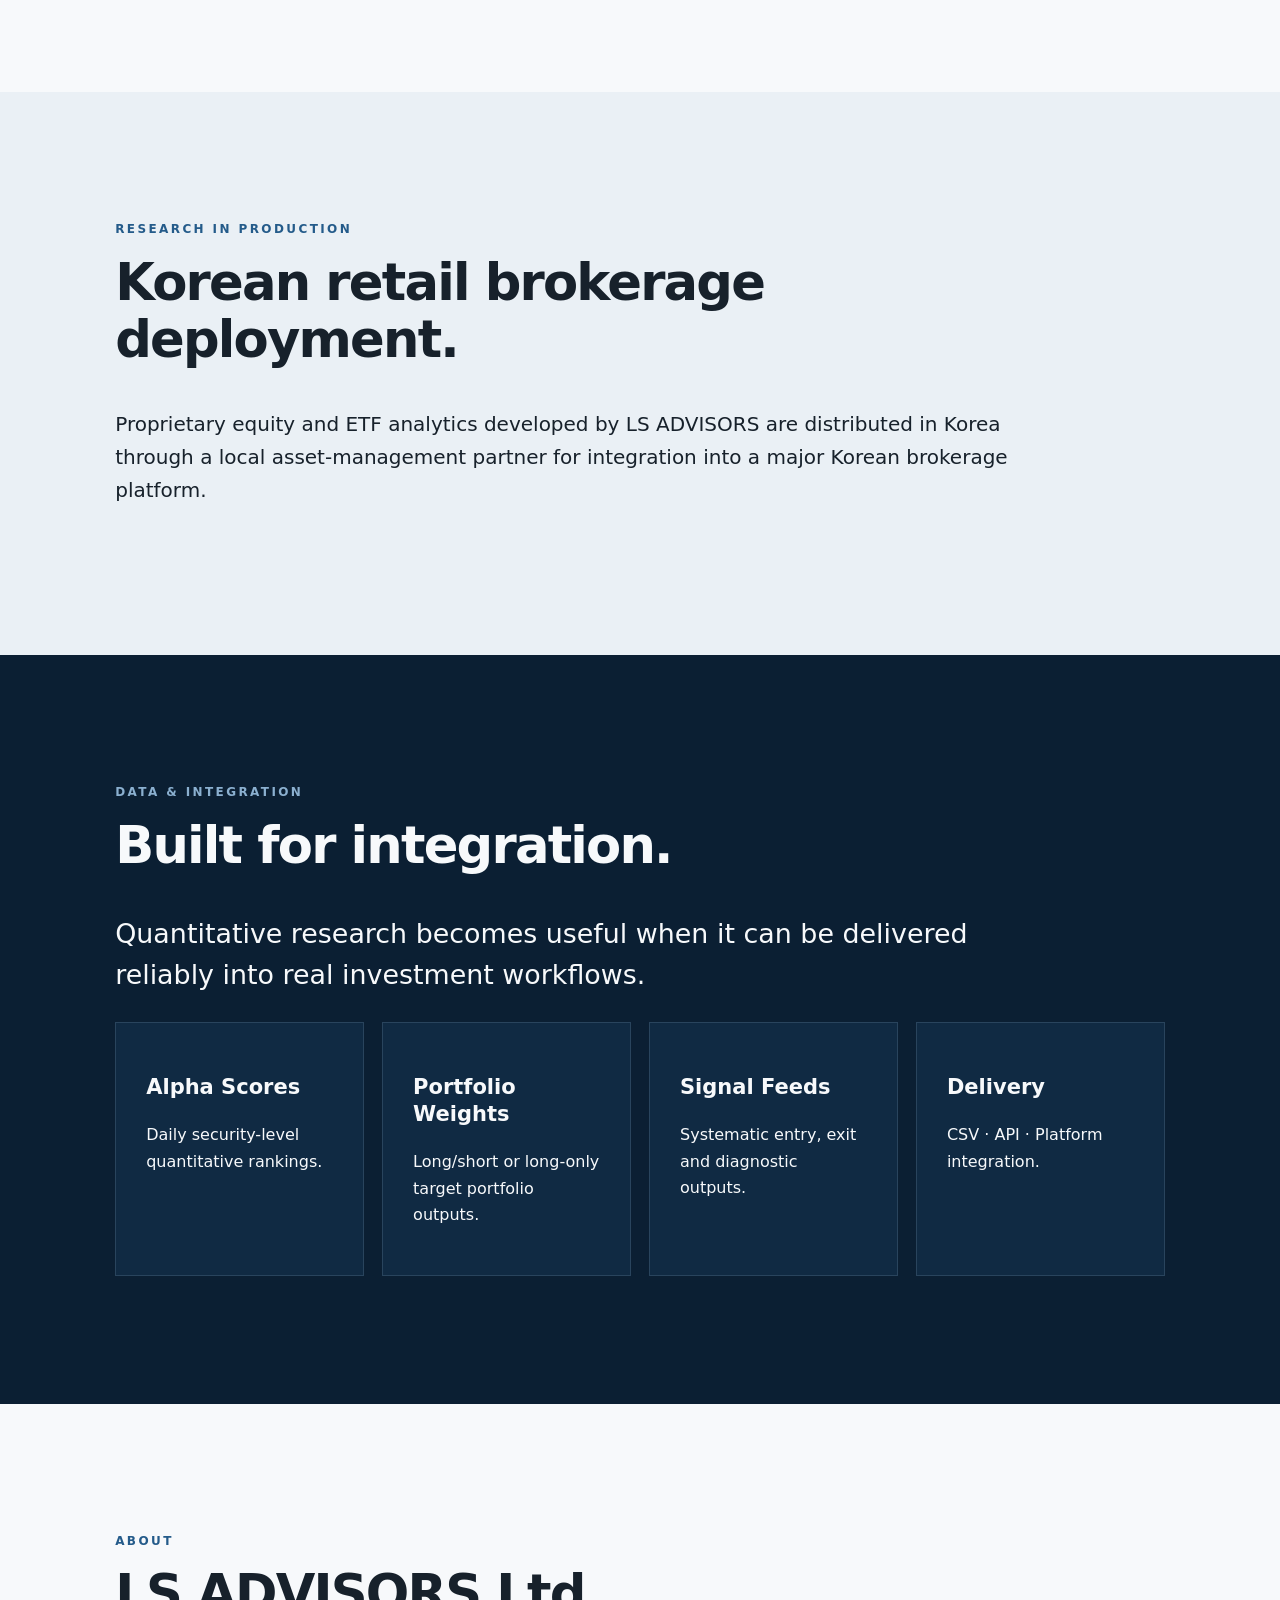
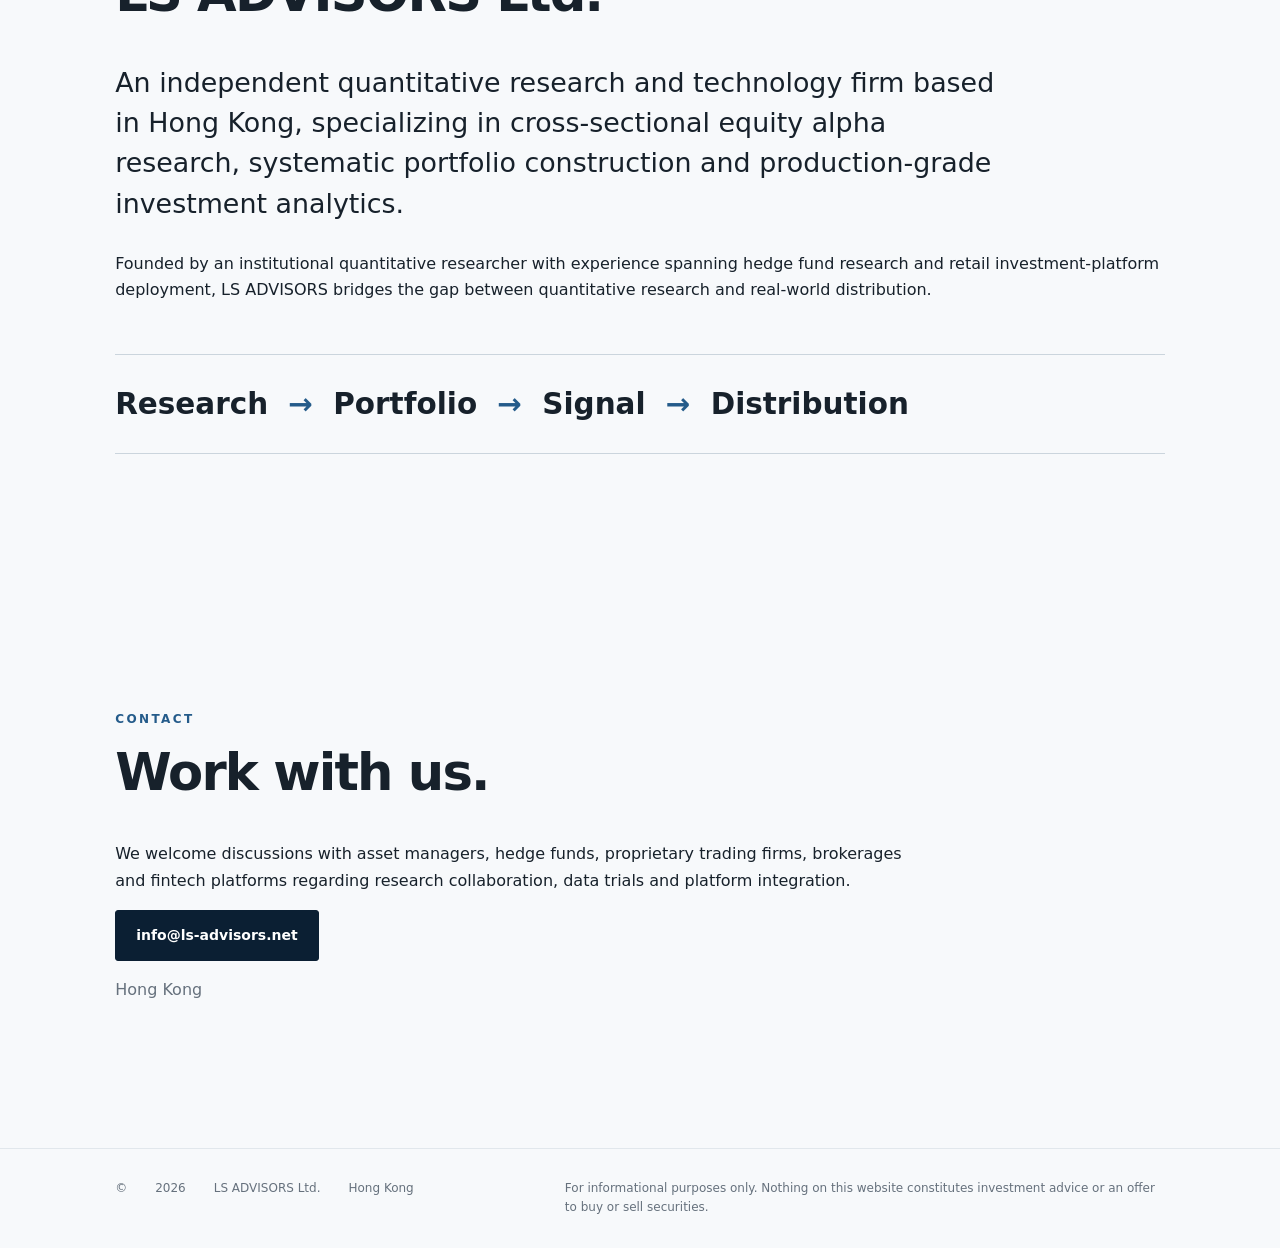
==== commit 6a2cb0ce: "Update OOS tracking history date in index.html" ====
--- a/index.html
+++ b/index.html
@@ -61,7 +61,7 @@
       <span>02 · REDUCED TURNOVER</span>
       <h3>LSA-NASDAQ-RT-LS</h3>
       <p>Target-weight rebalancing every three trading days, designed to reduce trading frequency while retaining the underlying alpha framework.</p>
-      <small>Separate, shorter independent OOS tracking history.</small>
+      <small>Separate, independent OOS tracking since October 15, 2026.</small>
       <p style="margin-top:1.5rem;"><a class="btn" href="https://portfolios.vbase.com/?sym=LSA-NASDAQ-RT-LS" target="_blank" rel="noopener noreferrer">View Track Record ↗</a></p>
     </article>
   </div>
